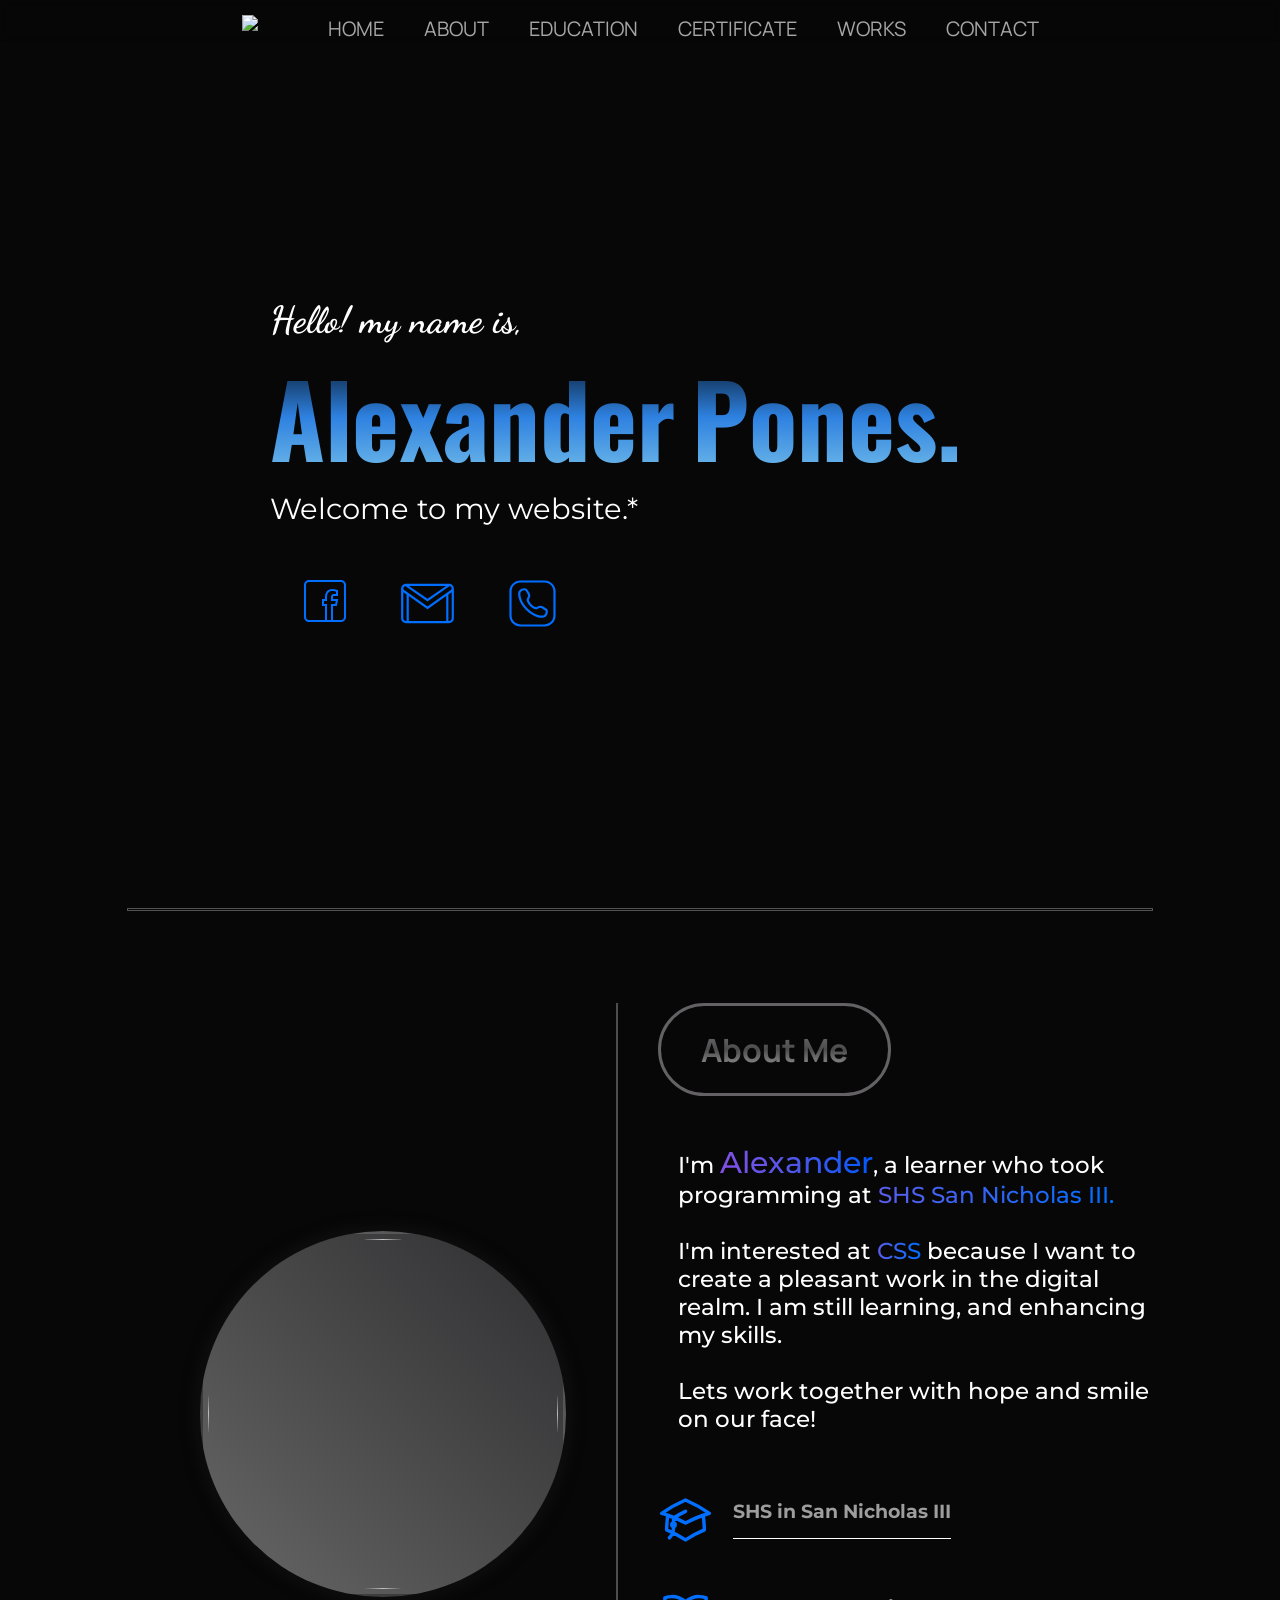
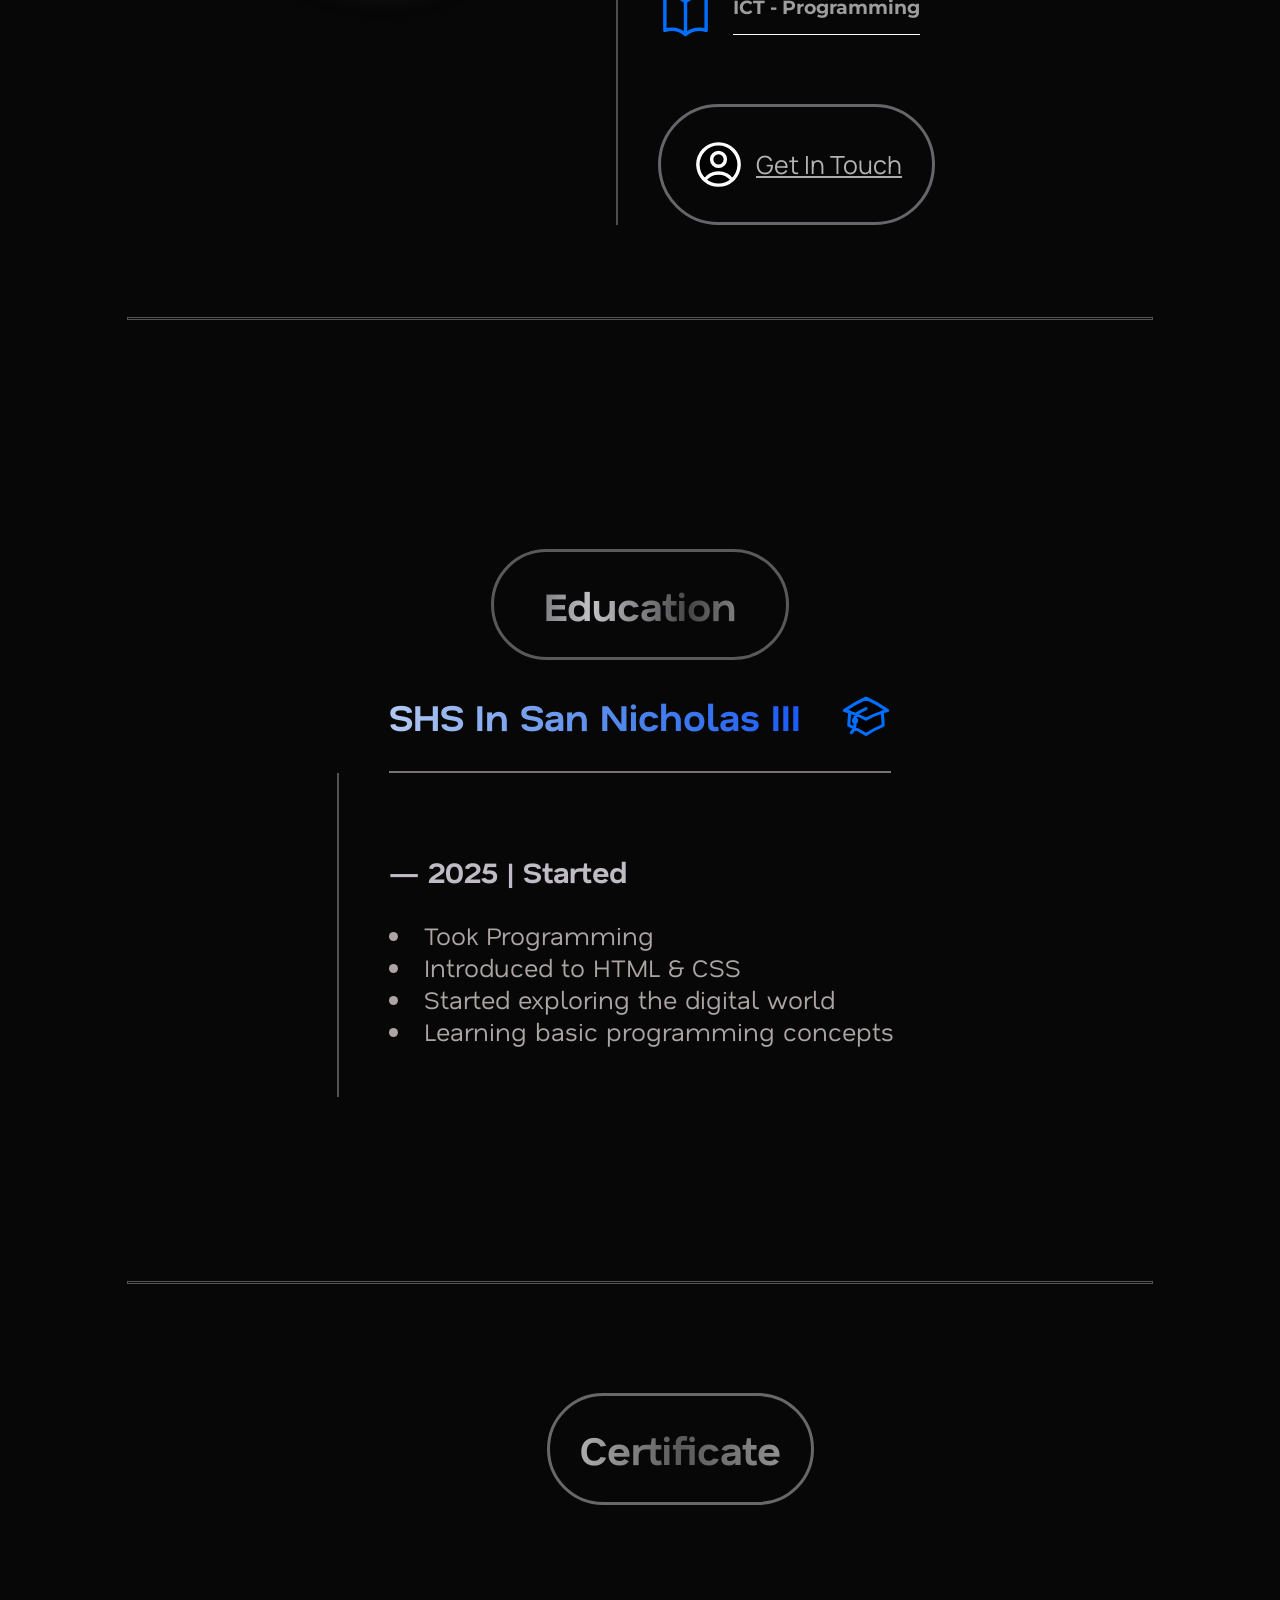
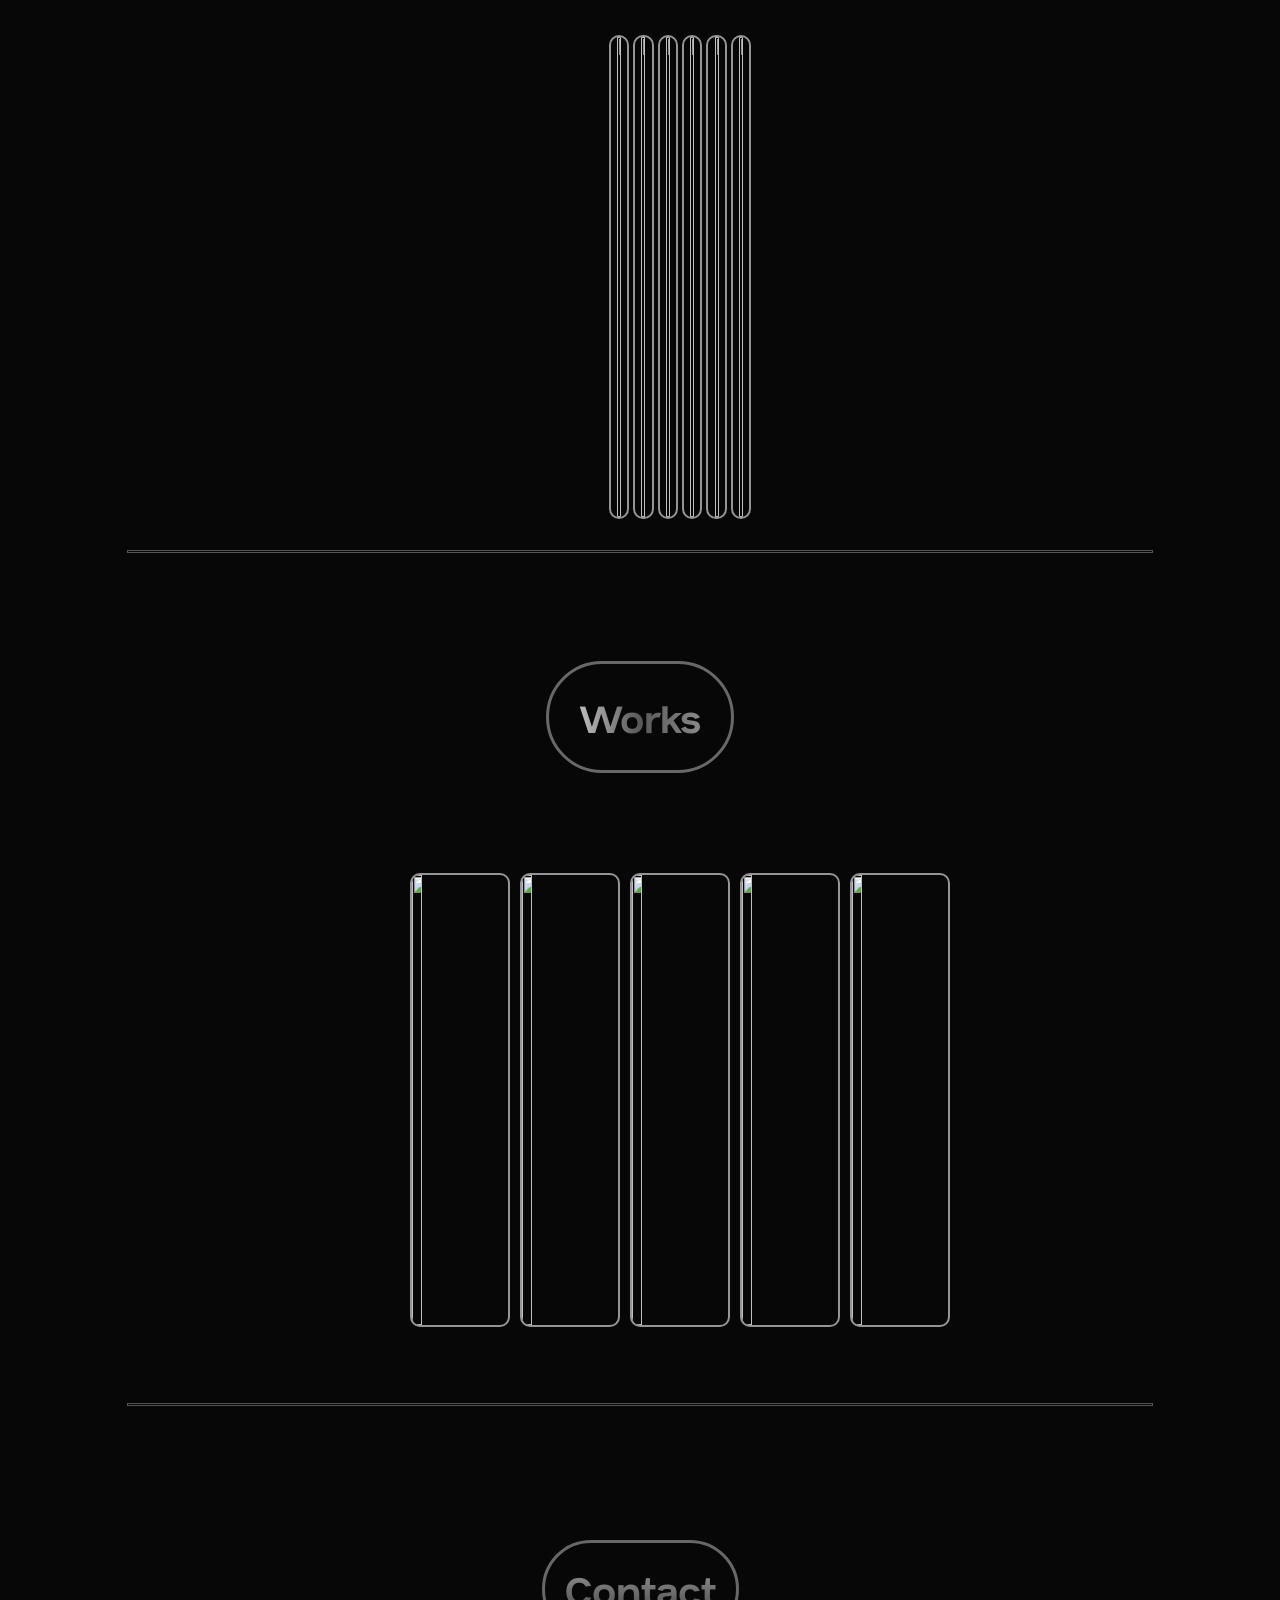
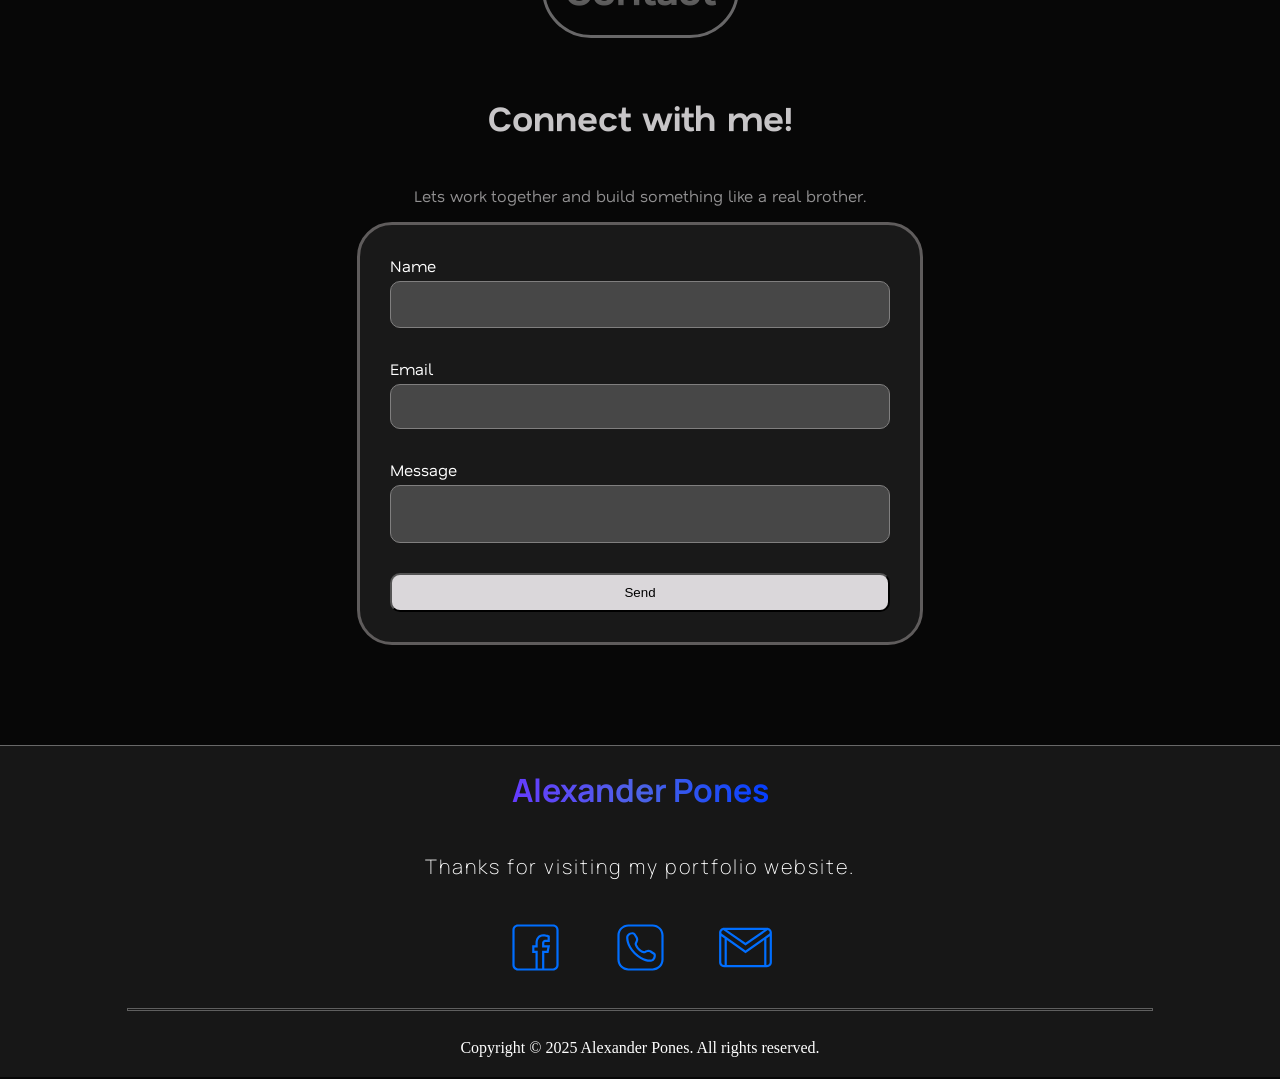
==== index.html @ 37050fb7 "Update and rename SCHOOL PORTFOLIO.html to index.html" ====
<!DOCTYPE html>
<html>
    <meta name="viewport" content="width=device-width, initial-scale=1.0">
<head>
    <title>Pones, Alexander - Portfolio</title>
    <link rel="preconnect" href="https://fonts.googleapis.com">
    <link rel="preconnect" href="https://fonts.gstatic.com" crossorigin>
    <link href="https://fonts.googleapis.com/css2?family=Manrope:wght@200..800&display=swap" rel="stylesheet">
    <link rel="preconnect" href="https://fonts.googleapis.com">
    <link rel="preconnect" href="https://fonts.gstatic.com" crossorigin>
    <link href="https://fonts.googleapis.com/css2?family=Oswald:wght@200..700&display=swap" rel="stylesheet">
    <link rel="preconnect" href="https://fonts.googleapis.com">
    <link rel="preconnect" href="https://fonts.gstatic.com" crossorigin>
    <link href="https://fonts.googleapis.com/css2?family=Montserrat:ital,wght@0,100..900;1,100..900&display=swap" rel="stylesheet">
    <link rel="preconnect" href="https://fonts.googleapis.com">
    <link rel="preconnect" href="https://fonts.gstatic.com" crossorigin>
    <link href="https://fonts.googleapis.com/css2?family=Edu+NSW+ACT+Cursive:wght@400..700&display=swap" rel="stylesheet">
    <link rel="preconnect" href="https://fonts.googleapis.com">
    <link rel="preconnect" href="https://fonts.gstatic.com" crossorigin>
    <link href="https://fonts.googleapis.com/css2?family=Dancing+Script:wght@400..700&display=swap" rel="stylesheet">
    <link rel="preconnect" href="https://fonts.googleapis.com">
    <link rel="preconnect" href="https://fonts.gstatic.com" crossorigin>
    <link href="https://fonts.googleapis.com/css2?family=Nata+Sans:wght@100..900&display=swap" rel="stylesheet">
    
    <style>
        body {
            margin: 0;
            background-color: #070707;
            display: flex;
            flex-direction: column;
        }
        .navb {
            font-size: 20px;
            justify-content: center;
            align-items: center;
            text-align: center;
            font-size: 20px;
            color: rgb(167, 167, 167);
            font-family: "Manrope", sans-serif;
            text-decoration: none;   
        }
        .navb:hover {
            text-decoration: none;
            color: rgb(248, 248, 248);
            text-shadow: 0 0 10px rgb(71, 71, 71), 0 0 20px rgb(114, 114, 114), 0 0 30px rgb(125, 122, 126), 0 0 40px rgb(149, 148, 150),  0 0 50px rgb(100, 7, 161);         
        }
        .navbar nav {
            display: flex;
            justify-content: center;
            gap: 40px;
        }
        .mememe {
            height: 50px;
            margin-right: 30px;
        }
        .navbar {
            background-color: rgba(0, 0, 0, 0.1);
            padding-top: 15px;
            position: fixed;
            width: 100%;
            backdrop-filter: blur(3px);
            transform: translateY(-100%);
            opacity: 0;
            animation: navnav 0.8s ease-out forwards;
            animation-delay: 1.3s;
        }
        @keyframes navnav {
            0% {
                transform: translateY(-100%);
                opacity: 0;
            }
            100% {
                transform: translateY(0);
                opacity: 1;
            }
        }
        .home {
            display: flex;
            flex-direction: column;
            justify-content: center;
            color: white;
            height: 100vh;  
                  
        }
        .hometext {
            font-size: 25px;
            font-family: "Dancing Script", cursive;
            display: flex;
            flex-direction: column;
            margin-left: 30vh;
        }
        .name {
            font-size: 65px;
            font-family: "Oswald", sans-serif;  
            margin-bottom: 0;
            display: inline-block;
            width: fit-content;
            

        }
        .myname {
            display: inline-block;
            transition: transform 0.3s ease;
            background: linear-gradient( 180deg, rgb(0, 0, 0), rgb(46, 129, 224), rgb(128, 201, 235));
            -webkit-background-clip: text;
            color: transparent;
            font-size: 100px;
            margin-bottom: 0;
            
        }
        .myname:hover {
            color: rgb(255, 255, 255);
            text-shadow: 0 0 10px rgb(56, 56, 56),0 0 20px rgb(122, 122, 122),0 0 30px rgb(255, 255, 255), 0 0 50px rgb(76, 74, 77);
            transform: scale(1.3);          
        }
        .hometext h1 , .hometext h3 {
            color: white;
            margin: 0;
            display: inline-block;
            width: fit-content;
        }
        .hometext h2:hover, .hometext h3:hover {
            color: white;
         
        }
        .abouttext {
            color: white;
            margin-right: 100px;
            font-family: "Montserrat", sans-serif;
            font-size: 23px;
            padding: 5px;
            padding-left: 20px;
            padding-right: 20px;
            
            margin-top: 20px;
            border-radius: 10px;
            
            transition: transform 0.3s ease;     
            font-weight: 250; 
            background-color: #070707;
            font-weight: 500;
                   
        }
        
        .about {
            display: flex;
            height: 110vh;
            justify-content: center;
            align-items: center;
            gap: 50px;          
        }
        
        .myimg img {
            border-radius: 50%;
            margin-left: 200px;
            width: 350px;
            height: 350px;
            transition: transform 0.3s ease;
            padding: 5px;
            background: linear-gradient(45deg, #686768, #4a4a4b, #2f2e30);
            border: 3px solid transparent;
            box-shadow: 0 0 20px rgba(39, 39, 39, 0.4);
        }
        .myimg img:hover {
            box-shadow: 0 0 20px rgba(255, 255, 255, 0.5), 0 0 30px rgb(199, 199, 199);
            transform: scale(1.1);
        }
        .aboutabout {
            border: 3px solid rgb(99, 97, 100);
            padding-left: 40px;
            padding-right: 40px;
            border-radius: 9999px;
            text-align: left;
            font-family: "Manrope", sans-serif;
            font-weight: 200;
            display: inline-block;
            transition: transform 0.3s ease;
            background: linear-gradient( 0deg, rgb(250, 248, 252), rgb(75, 75, 75), rgb(155, 150, 167));
            -webkit-background-clip: text;
            color: transparent;
            
        }
        .aboutabout:hover {
            color: #cfcbcb;
            border: 3px solid rgb(158, 157, 157);
            transform: scale(1.1);
            box-shadow: 0 0 10px rgb(145, 144, 145), 0 0 20px rgb(187, 186, 186), 0 0 30px rgb(233, 233, 233);
        }
        .abouticon {
            color: rgb(158, 157, 157);
            align-items: center;
            margin-top: 20px;
            font-family: "Montserrat", sans-serif;
            gap: 20px;  
            display: flex;
            width: fit-content;            
        }
        .abouticon h3 {
            border-bottom: 1px solid white;
            padding-bottom: 15px;
        }
        .Mabout {
            margin-bottom: 5vh;
                 
        }
        .buttonbutton {
            font-family: "Manrope", sans-serif;
            text-decoration: none;
            font-size: 25px;
            color: rgb(197, 190, 190);
            color: rgb(255, 255, 255);
            font-weight: 400;             
        }
        .wholebutton {
            border: 3px solid rgb(103, 101, 105);
            align-items: center;
            text-align: left;
            justify-content: center;
            margin-top: 50px;
            display: inline-flex;
            padding: 30px;
            gap: 10px;
            border-radius: 9999px;
            background-color: #070707;  
            text-decoration: underline;
            transition: transform 0.3s ease;
            color: rgb(172, 172, 172);
        }
        .wholebutton a {
            color: #b6b3b6;
        }
        .wholebutton:hover {
            transform: scale(1.1);
            color:      rgb(255, 254, 255);
            border: 3px solid rgb(163, 162, 163);
            background-color: #070707;
            box-shadow: 0 0 10px rgb(145, 144, 145), 0 0 20px rgb(187, 186, 186), 0 0 30px rgb(233, 233, 233);
                     
        }
        .buttonbutton:hover , .wholebutton svg:hover {
            color: rgb(255, 245, 255);
        }
        .hometext h1 {
            animation: bom 1s ease-out forwards;
            animation-delay: 0.5s ;
            opacity: 0;
        }
        .hometext h3 {
            animation: bom1 1.5s ease-in forwards;
            animation-delay: 1s;
            opacity: 0;
        }
        .hometext h2 {
            animation: bom 1s ease-out forwards;
            animation-delay: 0.1s ;
            opacity: 0;
            margin-bottom: 0;
        }
        @keyframes bom {
            0% {
                opacity: 0;
                transform: translateY(100px);
            
            }
            100% {
                opacity: 1;
                transform: translateY(0);
            }
        }
        @keyframes bom1 {
            0% {
                opacity: 0;
               
            }
            100% {
                opacity: 1;
              
            }
        }
        .hometext h3 {
            font-family: "Montserrat", sans-serif;
            font-weight: 400;
        }
        .aboutinfo {
            border-left: 2px solid rgb(78, 77, 78);
            padding-left: 40px;
        }
        .homebutton a svg{
            fill: #070707;
            animation: wawa 2s ease-out forwards;
            animation-delay: 1.5s;
            transition: transform 0.3s ease;
        }
        .homebutton a:hover svg{
            transform: scale(1.4);
        }
        @keyframes wawa{
            0%{
               fill: black;
            }
            100%{
                fill: rgb(0, 110, 255);
            }
        }
        
        .homeicon {
            display: flex;
            margin-left: 300px;
            margin-top: 50px;
            gap: 50px;
        }
        .educationtext {
            color: rgb(173, 164, 164);
            font-family: "Nata Sans", sans-serif;
            justify-content: center;
            align-items: center;
            text-align: left;
            border-left: 2px solid rgb(83, 83, 83);
            padding: 50px;
            font-size: 25px;
        }
        .educationtext h3 {
            color: #c0bbc4;
        }
        .educationsubhead  {
            display: flex;
            gap: 40px;
            font-family: "Nata Sans", sans-serif;
            font-size: 25px;
            align-items: center;
            justify-content: center;
            border-bottom: 2px solid rgb(121, 116, 116);
            background: linear-gradient(90deg, rgb(177, 200, 241), rgb(74, 130, 235),rgb(1, 69, 255));
            -webkit-background-clip: text;
            color: transparent;
            
        }
        .educationeducation {
            color: transparent;
            justify-content: center;
            align-items: center;
            text-align: center;
            font-size:  20px;
            border: 3px solid rgb(89, 89, 90);
            display: inline-block;
            padding-left: 50px;
            font-family: "Nata Sans", sans-serif;
            padding-right: 50px;
            border-radius: 9999px;
            background: linear-gradient( 90deg, rgb(57, 57, 58), rgb(195, 194, 199), rgb(69, 69, 70), rgb(184, 184, 185));
            -webkit-background-clip: text;
            transition: transform 0.5s ease;
        }
        .educationeducation:hover {
            transform: scale(1.1);
            box-shadow: 0 0 10px rgb(92, 92, 92), 0 0 20px rgb(156, 156, 156), 0 0 30px rgb(219, 218, 219);
            border: 3px solid rgb(87, 84, 87);
            color: rgb(196, 196, 196);
        }
        .education {
            height: 100vh;
            justify-content: center;
            align-items: center;
            display: flex;
            flex-direction: column;
            
        }
        footer {
            background-color: #47474741;
            color: white;
            padding: 20px;
            text-align: center;
        }
        .certificate {
            margin: 15em 0 10em 200px;
            height: 450px;
            display: flex;
            width: 75%;
            flex-direction: column;
            justify-content: center;
            gap: 10px;
            align-items: center;
            text-align: center;
            
        }
        .certificate img {
            width: 10%;
            height: 30em;
            object-fit: cover;
            border-radius: 10px;
            border: 2px solid rgb(149, 148, 150);
            transition: all ease-in-out 0.5s;
        }
        .certificate img:hover {
            width: 45%;
        }
        .cerhead {
            background: linear-gradient( 90deg,rgb(201, 200, 200),rgb(88, 88, 88),rgb(161, 161, 161));
            -webkit-background-clip: text;
            color: transparent;
            border: 3px solid rgb(105, 104, 104);
            padding-left: 30px;
            padding-right: 30px;
            border-radius: 9999px;
            width: max-content;  
            text-align: center;
            display: inline-block;
            margin-bottom: 6em;
            font-family: "Nata Sans", sans-serif;
            font-size: 20px;
            
            transition: transform ease 0.5s;
        }
        .workhead {
            background: linear-gradient( 90deg,rgb(243, 237, 237),rgb(88, 88, 88),rgb(161, 161, 161));
            -webkit-background-clip: text;
            color: transparent;
            border: 3px solid rgb(105, 104, 104);
            padding-left: 30px;
            padding-right: 30px;
            border-radius: 9999px;
            display: block;
            width: max-content;  
            text-align: center;
            margin: auto;
            margin-top: 100px;
            font-family: "Nata Sans", sans-serif;
            font-size: 20px;
            transition: transform ease 0.5s;
        }
        .works {
            margin: 100px 0 0 200px;
            height: 450px;
            display: flex;
            width: 75%;
            justify-content: center;
            gap: 10px;
        }
        .works img {
             width: 10%;
            height: 100%;
            object-fit: cover;
            border-radius: 10px;
            border: 2px solid rgb(149, 148, 150);
            transition: all ease-in-out 0.5s;
        }
        .works img:hover {
            width: 80%;
        }
        .workhead:hover {
            transform: scale(1.2);
            box-shadow: 0 0 10px #2f2e30, 0 0 15px #686768,0 0 20px#c0bbc4,0 0 25px#cfcbcb;
        }
        .cerhead:hover {
            transform: scale(1.2);
            box-shadow: 0 0 10px #2f2e30, 0 0 15px #686768,0 0 20px#c0bbc4,0 0 25px#cfcbcb;
        }
        .Mcert {
            height: 100vh;
            
        }
        .contact {
            display: flex;
            flex-direction: column;
            align-items: center;
            font-family: "Nata Sans", sans-serif;
            text-align: center;
            margin-top: 100px;
        }
        .contact h2 , .contact p , .contact h1 {
            font-family: "Nata Sans", sans-serif;
        
        }
        .contact h2 {
            font-size: 35px;
            color: #c7c5c7;
        }
        .contact p {
            color: #929192;
        }
        .contact h1 {
            border: 3px solid #686768;
            border-radius: 9999px;
            padding: 20px;
            font-size: 40px;
            background: linear-gradient(180deg, rgb(187, 186, 186), rgb(41, 41, 41));
            -webkit-background-clip: text;
            color: transparent;
            transition: transform ease 0.5s;
        }
        .contact h1:hover {
            transform: scale(1.2);
            box-shadow: 0 0 10px #c0bbc4, 0 0 20px #686768, 0 0 30px #474747;
        }

        .contact form {
            display: flex;
            flex-direction: column;
            border: 3px solid rgb(95, 92, 92);
            padding: 30px;
            width: 500px;
            font-family: "Nata Sans", sans-serif;
            gap: 30px;
            border-radius: 35px;
            background-color: rgba(54, 54, 54, 0.4);
            
        }
        .contact label {
            display: flex;
            flex-direction: column;
            text-align: left;
            color: white;
            
        }
        .nam {
            height: 35px;
           
        }
        textarea , input {
            border: 1px solid rgb(128, 127, 127);
            padding: 5px;
            font-size: 20px;
            background-color: #474747;
            color: white;
            resize: none;
            border-radius: 10px;
            
        }
        button {
            padding: 10px;
            background-color: #dad7da;
            color: #000000;
            border-radius: 10px;
        }
        input {
            padding: 10px;
        }
        label {
            gap: 5px;
        }
        html {
            scroll-behavior: smooth;
        }
        .contactbutton a svg {
            fill: rgb(0, 110, 255);
            margin-top: 0px;
            transition: transform ease 0.3s;
            
        }
        .contactbutton {
            display:flex;
            justify-content: center;
            gap: 50px;
            margin: 10px 0 10px 0;
        }
        .contactbutton a svg:hover {
            transform: scale(1.3);
        }
        .color1 {
            font-size: 30px;
            background: linear-gradient( 90deg, rgb(132, 80, 230), rgb(76, 87, 231), rgb(0, 89, 255));
            -webkit-background-clip: text;
            color: transparent;
        }
        .color2 {
            background: linear-gradient(90deg, rgb(91, 93, 236), rgb(0, 110, 255));
            -webkit-background-clip: text;
            color: transparent;
        }
        .foot1 {
            margin-top: 100px;
            color: white;
            display: flex;
            flex-direction: column;
            justify-content: center;
            align-items: center;
            font-family: "Manrope", sans-serif;
            background-color: #47474741;
            border-top: 1px solid rgb(104, 104, 104);
        }
        .foot1 p {
            font-size: 20px;
            letter-spacing: 2px;
            font-weight: 100;
        }
        .foot1 h1 {
            background: linear-gradient(90deg, rgb(101, 59, 255),rgb(76, 99, 230), rgb(4, 62, 255));
            -webkit-background-clip: text;
            color: transparent;
            
        }
        .line {
            width: 80%;
            height: 1px;
            border: 1px solid rgba(255, 255, 255, 0.308);
            
        }
        
       
</style>


       
    </style>

</head>
<body>
    

    <div class="navbar">
        <nav>
            <a href="REAL ONE.html"><img src="https://i.imgur.com/QCJpWPj.png" class="mememe"></a>
            <a href="#Home" class="navb">HOME</a>
            <a href="#About" class="navb">ABOUT</a>
            <a href="#Education" class="navb">EDUCATION</a>
            <a href="#Certificate" class="navb">CERTIFICATE</a>
            <a href="#Works" class="navb">WORKS</a>
            <a href="#Contact" class="navb">CONTACT</a>
        </nav>
    </div>


    <div class="home" id="Home">
        <div class="hometext">
            <h2><span class="hello">Hello!</span> my name is,</h2>
            <h1 class="name"><span class="myname">A</span><span class="myname">l</span><span class="myname">e</span><span class="myname">x</span><span class="myname">a</span><span class="myname">n</span><span class="myname">d</span><span class="myname">e</span><span class="myname">r</span> <span class="myname">P</span><span class="myname">o</span><span class="myname">n</span><span class="myname">e</span><span class="myname">s</span><span class="myname">.</span></h1>
            <h3>Welcome to my website.*</h3>
        </div>
        <div class="homeicon">
        <div class="homebutton">
            <a href="https://www.facebook.com/pones.alexander" target="_blank"><svg xmlns="http://www.w3.org/2000/svg" x="0px" y="0px" width="50" height="50" viewBox="0 0 50 50" >
            <path d="M 9 4 C 6.2504839 4 4 6.2504839 4 9 L 4 41 C 4 43.749516 6.2504839 46 9 46 L 25.832031 46 A 1.0001 1.0001 0 0 0 26.158203 46 L 31.832031 46 A 1.0001 1.0001 0 0 0 32.158203 46 L 41 46 C 43.749516 46 46 43.749516 46 41 L 46 9 C 46 6.2504839 43.749516 4 41 4 L 9 4 z M 9 6 L 41 6 C 42.668484 6 44 7.3315161 44 9 L 44 41 C 44 42.668484 42.668484 44 41 44 L 33 44 L 33 30 L 36.820312 30 L 38.220703 23 L 33 23 L 33 21 C 33 20.442508 33.05305 20.398929 33.240234 20.277344 C 33.427419 20.155758 34.005822 20 35 20 L 38 20 L 38 14.369141 L 37.429688 14.097656 C 37.429688 14.097656 35.132647 13 32 13 C 29.75 13 27.901588 13.896453 26.71875 15.375 C 25.535912 16.853547 25 18.833333 25 21 L 25 23 L 22 23 L 22 30 L 25 30 L 25 44 L 9 44 C 7.3315161 44 6 42.668484 6 41 L 6 9 C 6 7.3315161 7.3315161 6 9 6 z M 32 15 C 34.079062 15 35.38736 15.458455 36 15.701172 L 36 18 L 35 18 C 33.849178 18 32.926956 18.0952 32.150391 18.599609 C 31.373826 19.104024 31 20.061492 31 21 L 31 25 L 35.779297 25 L 35.179688 28 L 31 28 L 31 44 L 27 44 L 27 28 L 24 28 L 24 25 L 27 25 L 27 21 C 27 19.166667 27.464088 17.646453 28.28125 16.625 C 29.098412 15.603547 30.25 15 32 15 z"></path>
            </svg></a>
        </div>

        <div class="homebutton">
            <a href="mailto:alexanderpones00@gmail.com"><svg xmlns="http://www.w3.org/2000/svg" x="0px" y="0px" width="55" height="55" viewBox="0 0 50 50">
            <path d="M 5.5 7 C 3.03125 7 1.011719 9.015625 1 11.484375 C 1 11.484375 1 11.488281 1 11.492188 C 1 11.496094 1 11.496094 1 11.5 L 1 38.5 C 1 40.972656 3.027344 43 5.5 43 L 44.5 43 C 46.972656 43 49 40.972656 49 38.5 L 49 11.5 C 49 11.496094 49 11.496094 49 11.492188 C 49 11.488281 49 11.484375 49 11.484375 C 48.988281 9.015625 46.96875 7 44.5 7 Z M 8.101563 9 L 41.902344 9 L 25 20.78125 Z M 4.773438 9.117188 L 25 23.21875 L 45.230469 9.117188 C 46.253906 9.425781 46.992188 10.355469 47 11.488281 C 46.996094 11.699219 46.78125 12.121094 46.46875 12.460938 C 46.152344 12.804688 45.84375 13.019531 45.84375 13.019531 L 45.839844 13.027344 L 25 27.777344 L 4.160156 13.027344 L 4.15625 13.019531 C 4.15625 13.019531 3.847656 12.804688 3.53125 12.460938 C 3.21875 12.121094 3.003906 11.699219 3 11.488281 C 3.007813 10.355469 3.746094 9.425781 4.773438 9.117188 Z M 3 14.652344 C 3 14.652344 3.007813 14.660156 3.007813 14.660156 L 3.015625 14.664063 L 3.015625 14.667969 L 6 16.777344 L 6 41 L 5.5 41 C 4.109375 41 3 39.890625 3 38.5 Z M 47 14.652344 L 47 38.5 C 47 39.890625 45.890625 41 44.5 41 L 44 41 L 44 16.777344 L 46.984375 14.667969 L 46.984375 14.664063 C 46.984375 14.664063 47 14.652344 47 14.652344 Z M 8 18.191406 L 25 30.222656 L 42 18.191406 L 42 41 L 8 41 Z"></path>
            </svg></a>
        </div>

        <div class="homebutton">
            <a href="tel:+639920586520"><svg xmlns="http://www.w3.org/2000/svg" x="0px" y="0px" width="55" height="55" viewBox="0 0 50 50">
            <path d="M 14 3.9902344 C 8.4886661 3.9902344 4 8.4789008 4 13.990234 L 4 35.990234 C 4 41.501568 8.4886661 45.990234 14 45.990234 L 36 45.990234 C 41.511334 45.990234 46 41.501568 46 35.990234 L 46 13.990234 C 46 8.4789008 41.511334 3.9902344 36 3.9902344 L 14 3.9902344 z M 14 5.9902344 L 36 5.9902344 C 40.430666 5.9902344 44 9.5595687 44 13.990234 L 44 35.990234 C 44 40.4209 40.430666 43.990234 36 43.990234 L 14 43.990234 C 9.5693339 43.990234 6 40.4209 6 35.990234 L 6 13.990234 C 6 9.5595687 9.5693339 5.9902344 14 5.9902344 z M 18.048828 11.035156 C 16.003504 10.946776 14.45113 11.723922 13.474609 12.658203 C 12.986349 13.125343 12.633832 13.625179 12.392578 14.091797 C 12.151324 14.558415 11.998047 14.943108 11.998047 15.443359 C 11.998047 15.398799 11.987059 15.632684 11.980469 15.904297 C 11.973869 16.17591 11.97507 16.542045 12 16.984375 C 12.04996 17.869036 12.199897 19.065677 12.597656 20.484375 C 13.393174 23.321771 15.184446 27.043821 19.070312 30.929688 C 22.95618 34.815554 26.678014 36.606575 29.515625 37.402344 C 30.93443 37.800228 32.130881 37.949937 33.015625 38 C 33.457997 38.02503 33.822105 38.026091 34.09375 38.019531 C 34.365395 38.012931 34.601049 38.001953 34.556641 38.001953 C 35.056892 38.001953 35.441585 37.848676 35.908203 37.607422 C 36.374821 37.366168 36.874657 37.013651 37.341797 36.525391 C 38.276078 35.54887 39.053222 33.996496 38.964844 31.951172 C 38.922907 30.975693 38.381316 30.111858 37.582031 29.599609 C 36.96435 29.203814 36.005458 28.589415 34.753906 27.789062 C 33.301811 26.861299 31.44451 26.795029 29.929688 27.625 L 30.015625 27.582031 L 28.837891 28.087891 L 28.751953 28.148438 C 28.465693 28.349428 28.111154 28.386664 27.789062 28.251953 C 26.886813 27.874649 25.480985 27.133329 24.173828 25.826172 C 22.866671 24.519015 22.125351 23.113186 21.748047 22.210938 C 21.613336 21.888845 21.650568 21.534307 21.851562 21.248047 L 21.912109 21.162109 L 22.417969 19.984375 L 22.375 20.070312 C 23.204764 18.555868 23.140248 16.698619 22.210938 15.246094 C 21.410584 13.994542 20.796186 13.03565 20.400391 12.417969 C 19.888142 11.618684 19.02431 11.077096 18.048828 11.035156 z M 17.962891 13.033203 C 18.243409 13.045263 18.533045 13.209378 18.716797 13.496094 C 19.113001 14.114413 19.727696 15.07377 20.527344 16.324219 C 21.058033 17.153694 21.09533 18.243821 20.621094 19.109375 L 20.597656 19.152344 L 20.115234 20.279297 L 20.214844 20.097656 C 19.623835 20.939396 19.505055 22.032514 19.902344 22.982422 C 20.35304 24.060173 21.214923 25.695392 22.759766 27.240234 C 24.304608 28.785077 25.939827 29.64696 27.017578 30.097656 C 27.967486 30.494945 29.060604 30.376165 29.902344 29.785156 L 29.720703 29.884766 L 30.847656 29.402344 L 30.890625 29.378906 C 31.755801 28.904877 32.845877 28.944375 33.675781 29.474609 L 33.675781 29.472656 C 34.92623 30.272304 35.885587 30.886999 36.503906 31.283203 C 36.790622 31.466955 36.954736 31.756591 36.966797 32.037109 C 37.032417 33.555785 36.504954 34.506599 35.896484 35.142578 C 35.59225 35.460568 35.262335 35.691348 34.990234 35.832031 C 34.718133 35.972715 34.457889 36.001953 34.556641 36.001953 C 34.373232 36.001953 34.276633 36.013981 34.046875 36.019531 C 33.817117 36.025131 33.509144 36.025436 33.128906 36.003906 C 32.368431 35.960876 31.318757 35.831053 30.054688 35.476562 C 27.526547 34.767581 24.137509 33.168759 20.484375 29.515625 C 16.831241 25.862491 15.232169 22.473167 14.523438 19.945312 C 14.169071 18.681386 14.039037 17.631464 13.996094 16.871094 C 13.974624 16.490908 13.974899 16.18286 13.980469 15.953125 C 13.986069 15.72339 13.998047 15.626918 13.998047 15.443359 C 13.998047 15.542109 14.027287 15.281867 14.167969 15.009766 C 14.308652 14.737665 14.539432 14.40775 14.857422 14.103516 C 15.493401 13.495046 16.444215 12.967581 17.962891 13.033203 z"></path>
            </svg></a>
        </div>


        </div>
    </div>
    
<hr class="line">
<div class="Mabout">
 <div class="about" id="About">
        <div class="myimg">
            <img src="https://i.imgur.com/LeSVRcC.jpeg">
        </div>
        <div class="aboutinfo">

            <div class="aboutabout">
                <h1>About Me</h1>
            </div>

            <div class="abouttext">
                <p>I'm <span class="color1">Alexander</span>, a learner who took programming at <span class="color2">SHS San Nicholas III.</span> <BR><BR> I'm interested at <span class="color2">CSS</span> because I want to create a pleasant work in the digital realm. I am still learning, and enhancing my skills.<br><br>Lets work together with hope and smile on our face!</p>
            </div>

            <div class="abouticon">
                <svg xmlns="http://www.w3.org/2000/svg" fill="none" viewBox="0 0 24 24" stroke-width="1.5" stroke="rgb(0, 110, 255)" class="size-6" width="55" height="55">
                <path stroke-linecap="round" stroke-linejoin="round" d="M4.26 10.147a60.438 60.438 0 0 0-.491 6.347A48.62 48.62 0 0 1 12 20.904a48.62 48.62 0 0 1 8.232-4.41 60.46 60.46 0 0 0-.491-6.347m-15.482 0a50.636 50.636 0 0 0-2.658-.813A59.906 59.906 0 0 1 12 3.493a59.903 59.903 0 0 1 10.399 5.84c-.896.248-1.783.52-2.658.814m-15.482 0A50.717 50.717 0 0 1 12 13.489a50.702 50.702 0 0 1 7.74-3.342M6.75 15a.75.75 0 1 0 0-1.5.75.75 0 0 0 0 1.5Zm0 0v-3.675A55.378 55.378 0 0 1 12 8.443m-7.007 11.55A5.981 5.981 0 0 0 6.75 15.75v-1.5" />
                </svg><h3>SHS in San Nicholas III</h3>
            </div>

            <div class="abouticon">
                <svg xmlns="http://www.w3.org/2000/svg" fill="none" viewBox="0 0 24 24" stroke-width="1.5" stroke="rgb(0, 110, 255)" class="size-6" width="55" height="55">
                <path stroke-linecap="round" stroke-linejoin="round" d="M12 6.042A8.967 8.967 0 0 0 6 3.75c-1.052 0-2.062.18-3 .512v14.25A8.987 8.987 0 0 1 6 18c2.305 0 4.408.867 6 2.292m0-14.25a8.966 8.966 0 0 1 6-2.292c1.052 0 2.062.18 3 .512v14.25A8.987 8.987 0 0 0 18 18a8.967 8.967 0 0 0-6 2.292m0-14.25v14.25" />
                </svg><h3>ICT - Programming</h3>
            </div>
             
            <div class="wholebutton">
                <svg xmlns="http://www.w3.org/2000/svg" fill="black" viewBox="0 0 24 24" stroke-width="1.5" stroke="white" class="size-6" width="55" height="55">
                <path stroke-linecap="round" stroke-linejoin="round" d="M17.982 18.725A7.488 7.488 0 0 0 12 15.75a7.488 7.488 0 0 0-5.982 2.975m11.963 0a9 9 0 1 0-11.963 0m11.963 0A8.966 8.966 0 0 1 12 21a8.966 8.966 0 0 1-5.982-2.275M15 9.75a3 3 0 1 1-6 0 3 3 0 0 1 6 0Z" />
                </svg><a href="#Contact" class="buttonbutton">Get In Touch</a>
            </div>
        </div>
 </div>
 <hr class="line">
</div>

    <div class="education" id="Education">
        <div class="educationeducation">
            <h1>Education</h1>
        </div>

        <div class="educationsubhead">
            <h2>SHS In San Nicholas III</h2><svg xmlns="http://www.w3.org/2000/svg" fill="black" viewBox="0 0 24 24" stroke-width="1.5" stroke="rgb(0, 110, 255)" class="size-6" width="50" height="50">
            <path stroke-linecap="round" stroke-linejoin="round" d="M4.26 10.147a60.438 60.438 0 0 0-.491 6.347A48.62 48.62 0 0 1 12 20.904a48.62 48.62 0 0 1 8.232-4.41 60.46 60.46 0 0 0-.491-6.347m-15.482 0a50.636 50.636 0 0 0-2.658-.813A59.906 59.906 0 0 1 12 3.493a59.903 59.903 0 0 1 10.399 5.84c-.896.248-1.783.52-2.658.814m-15.482 0A50.717 50.717 0 0 1 12 13.489a50.702 50.702 0 0 1 7.74-3.342M6.75 15a.75.75 0 1 0 0-1.5.75.75 0 0 0 0 1.5Zm0 0v-3.675A55.378 55.378 0 0 1 12 8.443m-7.007 11.55A5.981 5.981 0 0 0 6.75 15.75v-1.5" />
            </svg>
        </div>

        <div class="educationtext">
            <h3> — 2025 | Started</h3>
            <li>Took Programming</li>
            <li>Introduced to HTML & CSS</li>
            <li>Started exploring the digital world</li>
            <li>Learning basic programming concepts</li>
        </div>
    </div>
    <hr class="line">

    
    <div class="certificate" id="Certificate">
    <div class="cerhead">
        <h1>Certificate</h1>
    </div>
    <div class="pic">
        <img src="https://i.imgur.com/s2sttwT.jpeg">
        <img src="https://i.imgur.com/V9UkanE.jpeg">
        <img src="https://i.imgur.com/vOakKH0.png">
        <img src="https://i.imgur.com/uJck04j.png">
        <img src="https://i.imgur.com/n06hoJr.png">
        <img src="https://i.imgur.com/5n394as.jpeg">
    </div>
    </div>
    <hr class="line">
    <div class="workhead">
        <h1>Works</h1>
    </div>
    
    <div class="works" id="Works">
        <img src="https://i.imgur.com/TjIdZaM.png">
        <img src="https://i.imgur.com/ZgGbWl2.jpeg">
        <img src="https://i.imgur.com/jAkOGnF.jpeg">
        <img src="https://i.imgur.com/ok9Lhbm.jpeg">
        <img src="https://i.imgur.com/hoSOYbu.jpeg">
    </div><br><br><br><br>
    <hr class="line">

    <div class="contact" id="Contact">
        <h1>Contact</h1>
        <h2>Connect with me!</h2>
        <p>Lets work together and build something like a real brother.</p>
        <form action="https://formspree.io/f/xzzvlqqr" method="POST">
            <label>Name<textarea name="name" class="nam" required></textarea></label>
            <label>Email<input type="email" name="email" class="ema" required></label>
            <label>Message<textarea name="message" class="mes" required></textarea></label>
            <button type="submit">Send</button>
        </form>
    </div>
        <div class="foot1">
            <h1>Alexander Pones</h1>
            <p>Thanks for visiting my portfolio website.</p>
        <div class="contactbutton">
        <div class="contactbutton">
            <a href="https://www.facebook.com/pones.alexander" target="_blank"><svg xmlns="http://www.w3.org/2000/svg" x="0px" y="0px" width="55" height="55" viewBox="0 0 50 50" >
            <path d="M 9 4 C 6.2504839 4 4 6.2504839 4 9 L 4 41 C 4 43.749516 6.2504839 46 9 46 L 25.832031 46 A 1.0001 1.0001 0 0 0 26.158203 46 L 31.832031 46 A 1.0001 1.0001 0 0 0 32.158203 46 L 41 46 C 43.749516 46 46 43.749516 46 41 L 46 9 C 46 6.2504839 43.749516 4 41 4 L 9 4 z M 9 6 L 41 6 C 42.668484 6 44 7.3315161 44 9 L 44 41 C 44 42.668484 42.668484 44 41 44 L 33 44 L 33 30 L 36.820312 30 L 38.220703 23 L 33 23 L 33 21 C 33 20.442508 33.05305 20.398929 33.240234 20.277344 C 33.427419 20.155758 34.005822 20 35 20 L 38 20 L 38 14.369141 L 37.429688 14.097656 C 37.429688 14.097656 35.132647 13 32 13 C 29.75 13 27.901588 13.896453 26.71875 15.375 C 25.535912 16.853547 25 18.833333 25 21 L 25 23 L 22 23 L 22 30 L 25 30 L 25 44 L 9 44 C 7.3315161 44 6 42.668484 6 41 L 6 9 C 6 7.3315161 7.3315161 6 9 6 z M 32 15 C 34.079062 15 35.38736 15.458455 36 15.701172 L 36 18 L 35 18 C 33.849178 18 32.926956 18.0952 32.150391 18.599609 C 31.373826 19.104024 31 20.061492 31 21 L 31 25 L 35.779297 25 L 35.179688 28 L 31 28 L 31 44 L 27 44 L 27 28 L 24 28 L 24 25 L 27 25 L 27 21 C 27 19.166667 27.464088 17.646453 28.28125 16.625 C 29.098412 15.603547 30.25 15 32 15 z"></path>
            </svg></a>
        </div>

        <div class="contactbutton">
            <a href="tel:+639920586520"><svg xmlns="http://www.w3.org/2000/svg" x="0px" y="0px" width="55" height="55" viewBox="0 0 50 50">
            <path d="M 14 3.9902344 C 8.4886661 3.9902344 4 8.4789008 4 13.990234 L 4 35.990234 C 4 41.501568 8.4886661 45.990234 14 45.990234 L 36 45.990234 C 41.511334 45.990234 46 41.501568 46 35.990234 L 46 13.990234 C 46 8.4789008 41.511334 3.9902344 36 3.9902344 L 14 3.9902344 z M 14 5.9902344 L 36 5.9902344 C 40.430666 5.9902344 44 9.5595687 44 13.990234 L 44 35.990234 C 44 40.4209 40.430666 43.990234 36 43.990234 L 14 43.990234 C 9.5693339 43.990234 6 40.4209 6 35.990234 L 6 13.990234 C 6 9.5595687 9.5693339 5.9902344 14 5.9902344 z M 18.048828 11.035156 C 16.003504 10.946776 14.45113 11.723922 13.474609 12.658203 C 12.986349 13.125343 12.633832 13.625179 12.392578 14.091797 C 12.151324 14.558415 11.998047 14.943108 11.998047 15.443359 C 11.998047 15.398799 11.987059 15.632684 11.980469 15.904297 C 11.973869 16.17591 11.97507 16.542045 12 16.984375 C 12.04996 17.869036 12.199897 19.065677 12.597656 20.484375 C 13.393174 23.321771 15.184446 27.043821 19.070312 30.929688 C 22.95618 34.815554 26.678014 36.606575 29.515625 37.402344 C 30.93443 37.800228 32.130881 37.949937 33.015625 38 C 33.457997 38.02503 33.822105 38.026091 34.09375 38.019531 C 34.365395 38.012931 34.601049 38.001953 34.556641 38.001953 C 35.056892 38.001953 35.441585 37.848676 35.908203 37.607422 C 36.374821 37.366168 36.874657 37.013651 37.341797 36.525391 C 38.276078 35.54887 39.053222 33.996496 38.964844 31.951172 C 38.922907 30.975693 38.381316 30.111858 37.582031 29.599609 C 36.96435 29.203814 36.005458 28.589415 34.753906 27.789062 C 33.301811 26.861299 31.44451 26.795029 29.929688 27.625 L 30.015625 27.582031 L 28.837891 28.087891 L 28.751953 28.148438 C 28.465693 28.349428 28.111154 28.386664 27.789062 28.251953 C 26.886813 27.874649 25.480985 27.133329 24.173828 25.826172 C 22.866671 24.519015 22.125351 23.113186 21.748047 22.210938 C 21.613336 21.888845 21.650568 21.534307 21.851562 21.248047 L 21.912109 21.162109 L 22.417969 19.984375 L 22.375 20.070312 C 23.204764 18.555868 23.140248 16.698619 22.210938 15.246094 C 21.410584 13.994542 20.796186 13.03565 20.400391 12.417969 C 19.888142 11.618684 19.02431 11.077096 18.048828 11.035156 z M 17.962891 13.033203 C 18.243409 13.045263 18.533045 13.209378 18.716797 13.496094 C 19.113001 14.114413 19.727696 15.07377 20.527344 16.324219 C 21.058033 17.153694 21.09533 18.243821 20.621094 19.109375 L 20.597656 19.152344 L 20.115234 20.279297 L 20.214844 20.097656 C 19.623835 20.939396 19.505055 22.032514 19.902344 22.982422 C 20.35304 24.060173 21.214923 25.695392 22.759766 27.240234 C 24.304608 28.785077 25.939827 29.64696 27.017578 30.097656 C 27.967486 30.494945 29.060604 30.376165 29.902344 29.785156 L 29.720703 29.884766 L 30.847656 29.402344 L 30.890625 29.378906 C 31.755801 28.904877 32.845877 28.944375 33.675781 29.474609 L 33.675781 29.472656 C 34.92623 30.272304 35.885587 30.886999 36.503906 31.283203 C 36.790622 31.466955 36.954736 31.756591 36.966797 32.037109 C 37.032417 33.555785 36.504954 34.506599 35.896484 35.142578 C 35.59225 35.460568 35.262335 35.691348 34.990234 35.832031 C 34.718133 35.972715 34.457889 36.001953 34.556641 36.001953 C 34.373232 36.001953 34.276633 36.013981 34.046875 36.019531 C 33.817117 36.025131 33.509144 36.025436 33.128906 36.003906 C 32.368431 35.960876 31.318757 35.831053 30.054688 35.476562 C 27.526547 34.767581 24.137509 33.168759 20.484375 29.515625 C 16.831241 25.862491 15.232169 22.473167 14.523438 19.945312 C 14.169071 18.681386 14.039037 17.631464 13.996094 16.871094 C 13.974624 16.490908 13.974899 16.18286 13.980469 15.953125 C 13.986069 15.72339 13.998047 15.626918 13.998047 15.443359 C 13.998047 15.542109 14.027287 15.281867 14.167969 15.009766 C 14.308652 14.737665 14.539432 14.40775 14.857422 14.103516 C 15.493401 13.495046 16.444215 12.967581 17.962891 13.033203 z"></path>
            </svg></a>
        </div>

        <div class="contactbutton">
            <a href="mailto:alexanderpones00@gmail.com"><svg xmlns="http://www.w3.org/2000/svg" x="0px" y="0px" width="55" height="55" viewBox="0 0 50 50">
            <path d="M 5.5 7 C 3.03125 7 1.011719 9.015625 1 11.484375 C 1 11.484375 1 11.488281 1 11.492188 C 1 11.496094 1 11.496094 1 11.5 L 1 38.5 C 1 40.972656 3.027344 43 5.5 43 L 44.5 43 C 46.972656 43 49 40.972656 49 38.5 L 49 11.5 C 49 11.496094 49 11.496094 49 11.492188 C 49 11.488281 49 11.484375 49 11.484375 C 48.988281 9.015625 46.96875 7 44.5 7 Z M 8.101563 9 L 41.902344 9 L 25 20.78125 Z M 4.773438 9.117188 L 25 23.21875 L 45.230469 9.117188 C 46.253906 9.425781 46.992188 10.355469 47 11.488281 C 46.996094 11.699219 46.78125 12.121094 46.46875 12.460938 C 46.152344 12.804688 45.84375 13.019531 45.84375 13.019531 L 45.839844 13.027344 L 25 27.777344 L 4.160156 13.027344 L 4.15625 13.019531 C 4.15625 13.019531 3.847656 12.804688 3.53125 12.460938 C 3.21875 12.121094 3.003906 11.699219 3 11.488281 C 3.007813 10.355469 3.746094 9.425781 4.773438 9.117188 Z M 3 14.652344 C 3 14.652344 3.007813 14.660156 3.007813 14.660156 L 3.015625 14.664063 L 3.015625 14.667969 L 6 16.777344 L 6 41 L 5.5 41 C 4.109375 41 3 39.890625 3 38.5 Z M 47 14.652344 L 47 38.5 C 47 39.890625 45.890625 41 44.5 41 L 44 41 L 44 16.777344 L 46.984375 14.667969 L 46.984375 14.664063 C 46.984375 14.664063 47 14.652344 47 14.652344 Z M 8 18.191406 L 25 30.222656 L 42 18.191406 L 42 41 L 8 41 Z"></path>
            </svg></a>
        </div>

        </div>
        <hr class="line">
    </div>
    


    <footer>Copyright © 2025 Alexander Pones. All rights reserved.</footer>
</body>
</html>
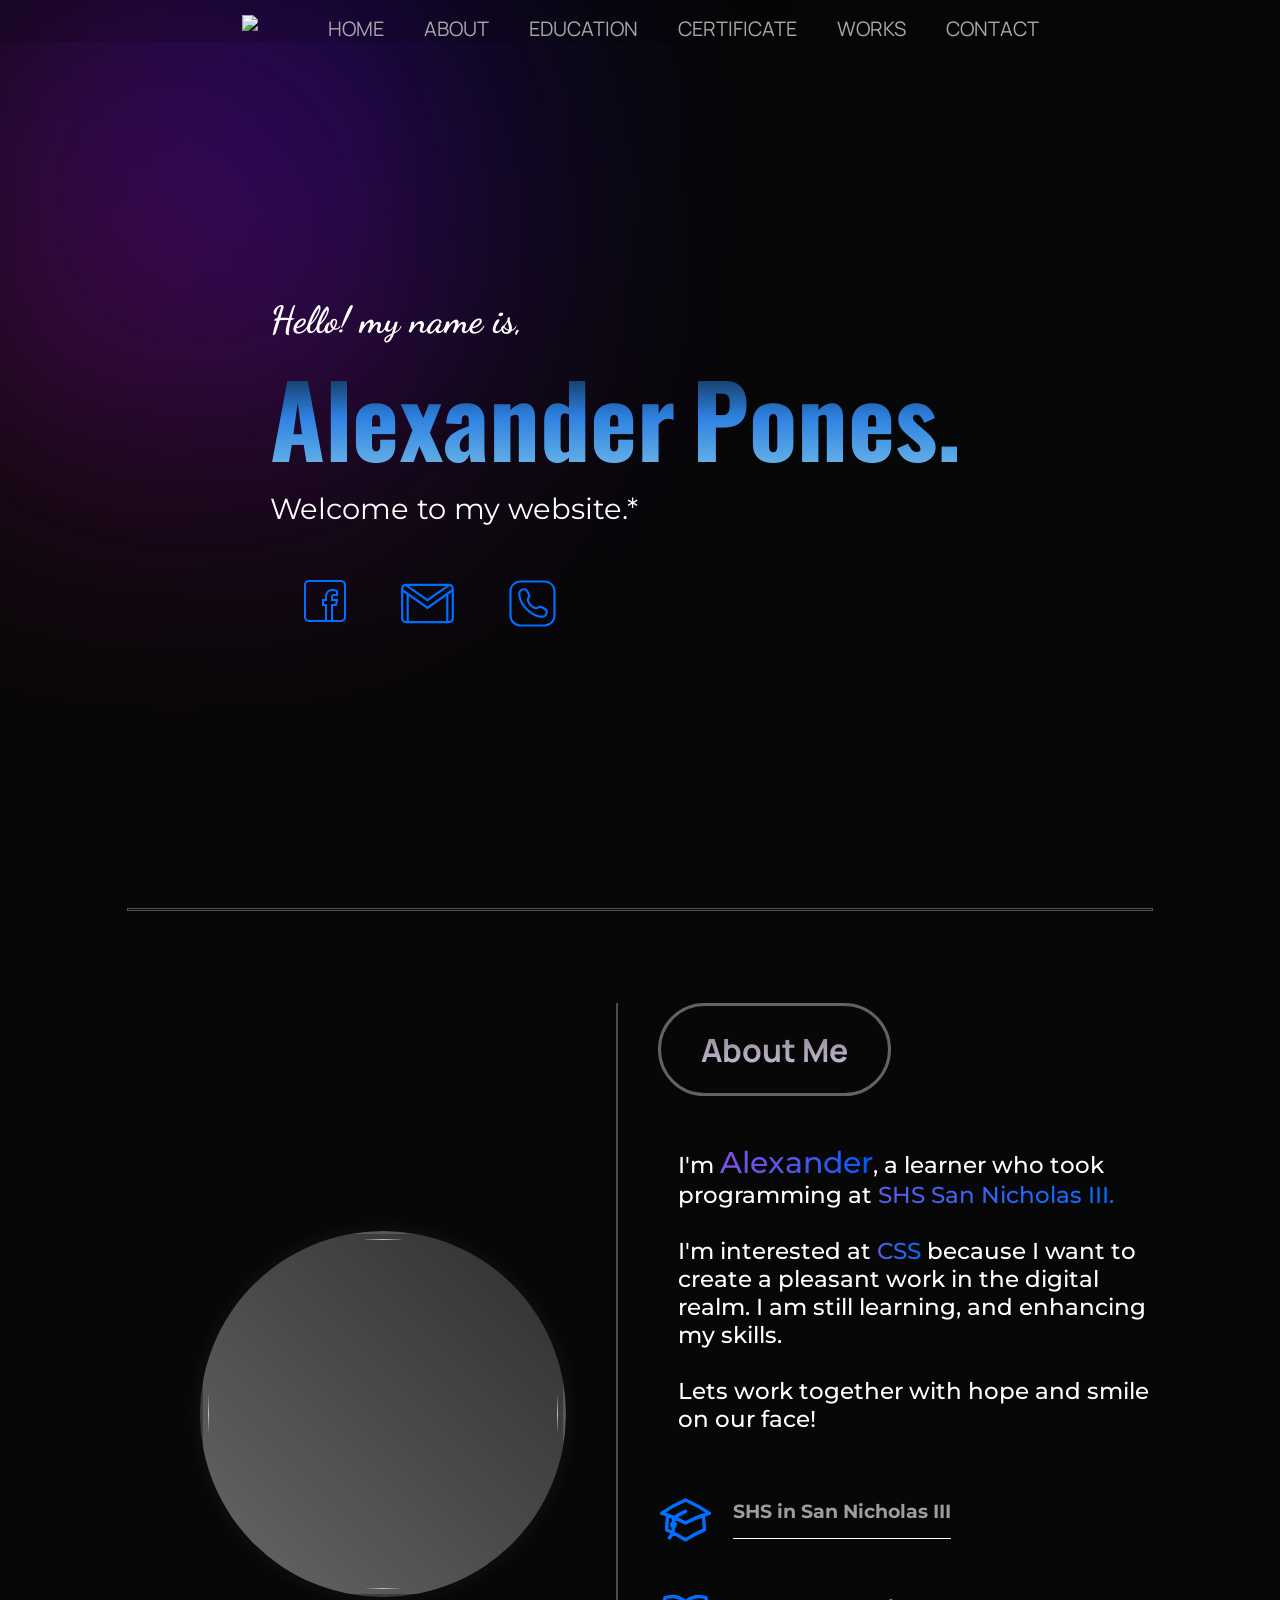
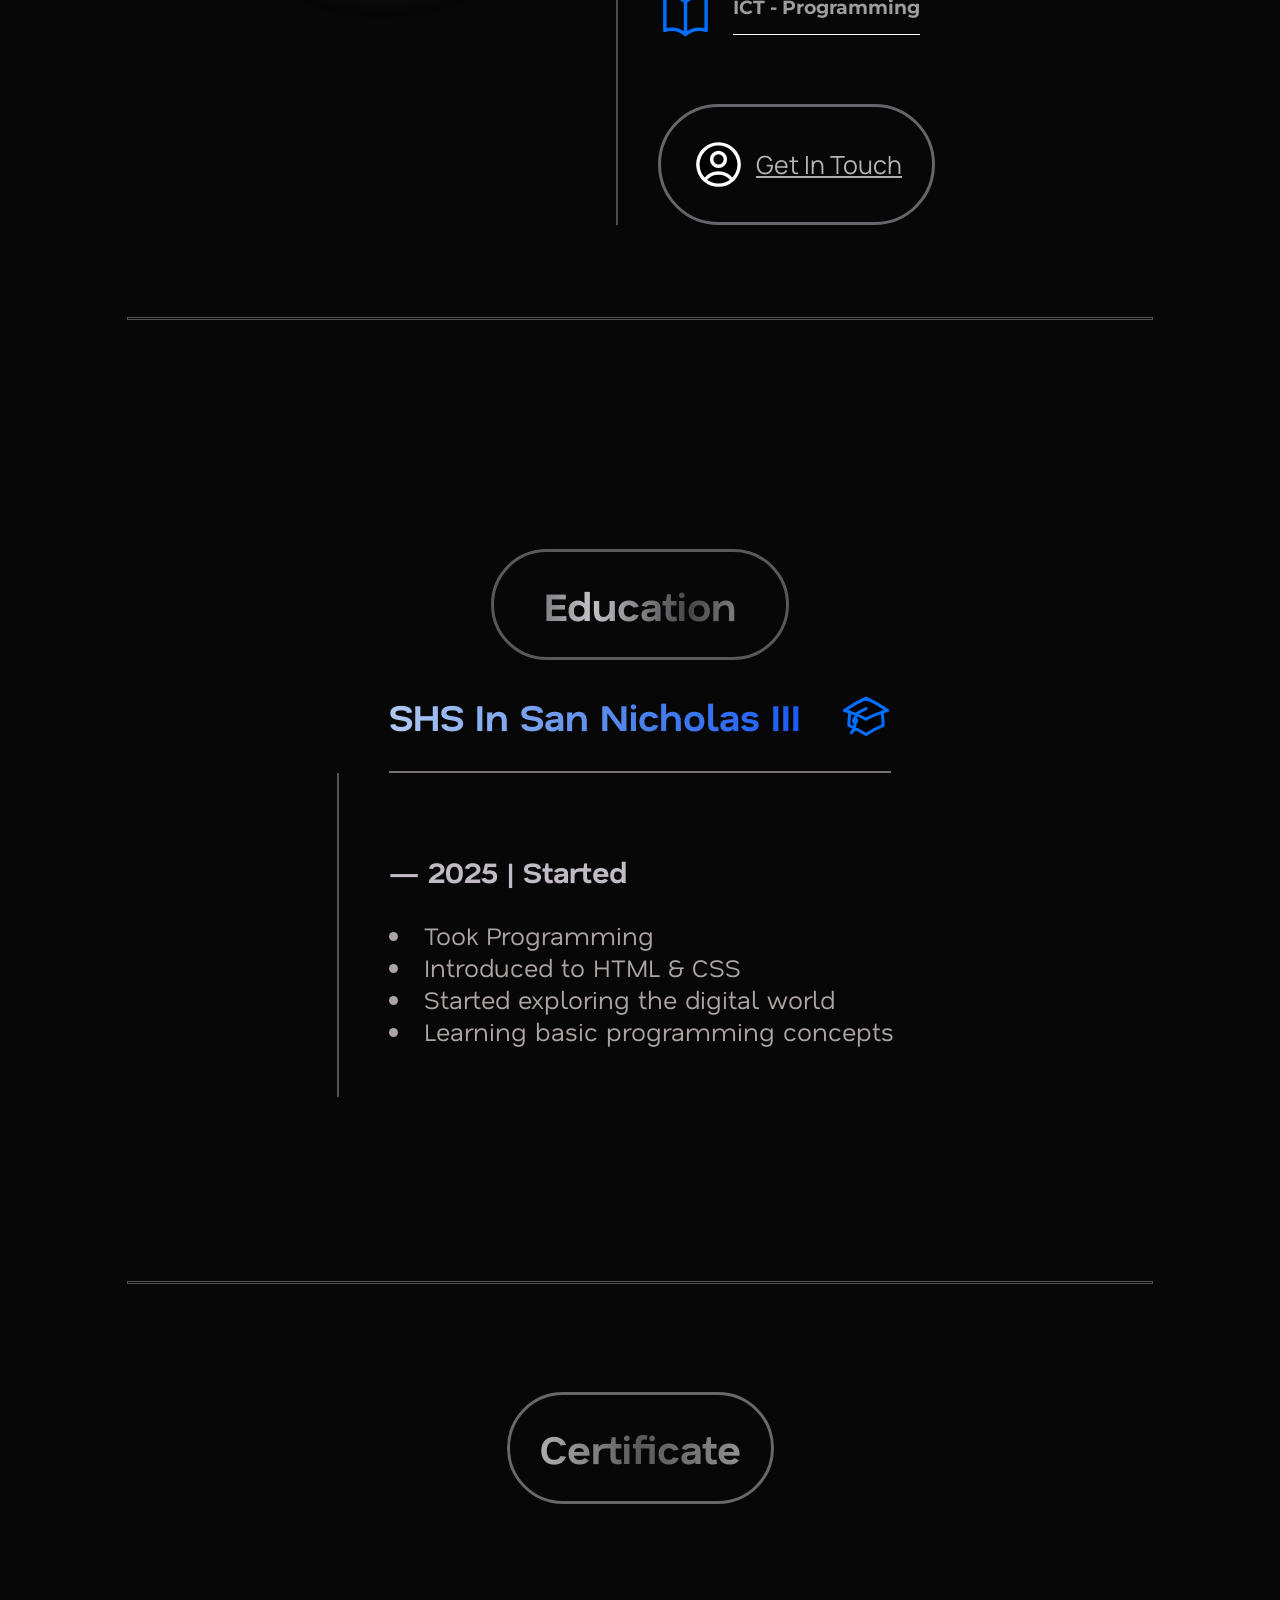
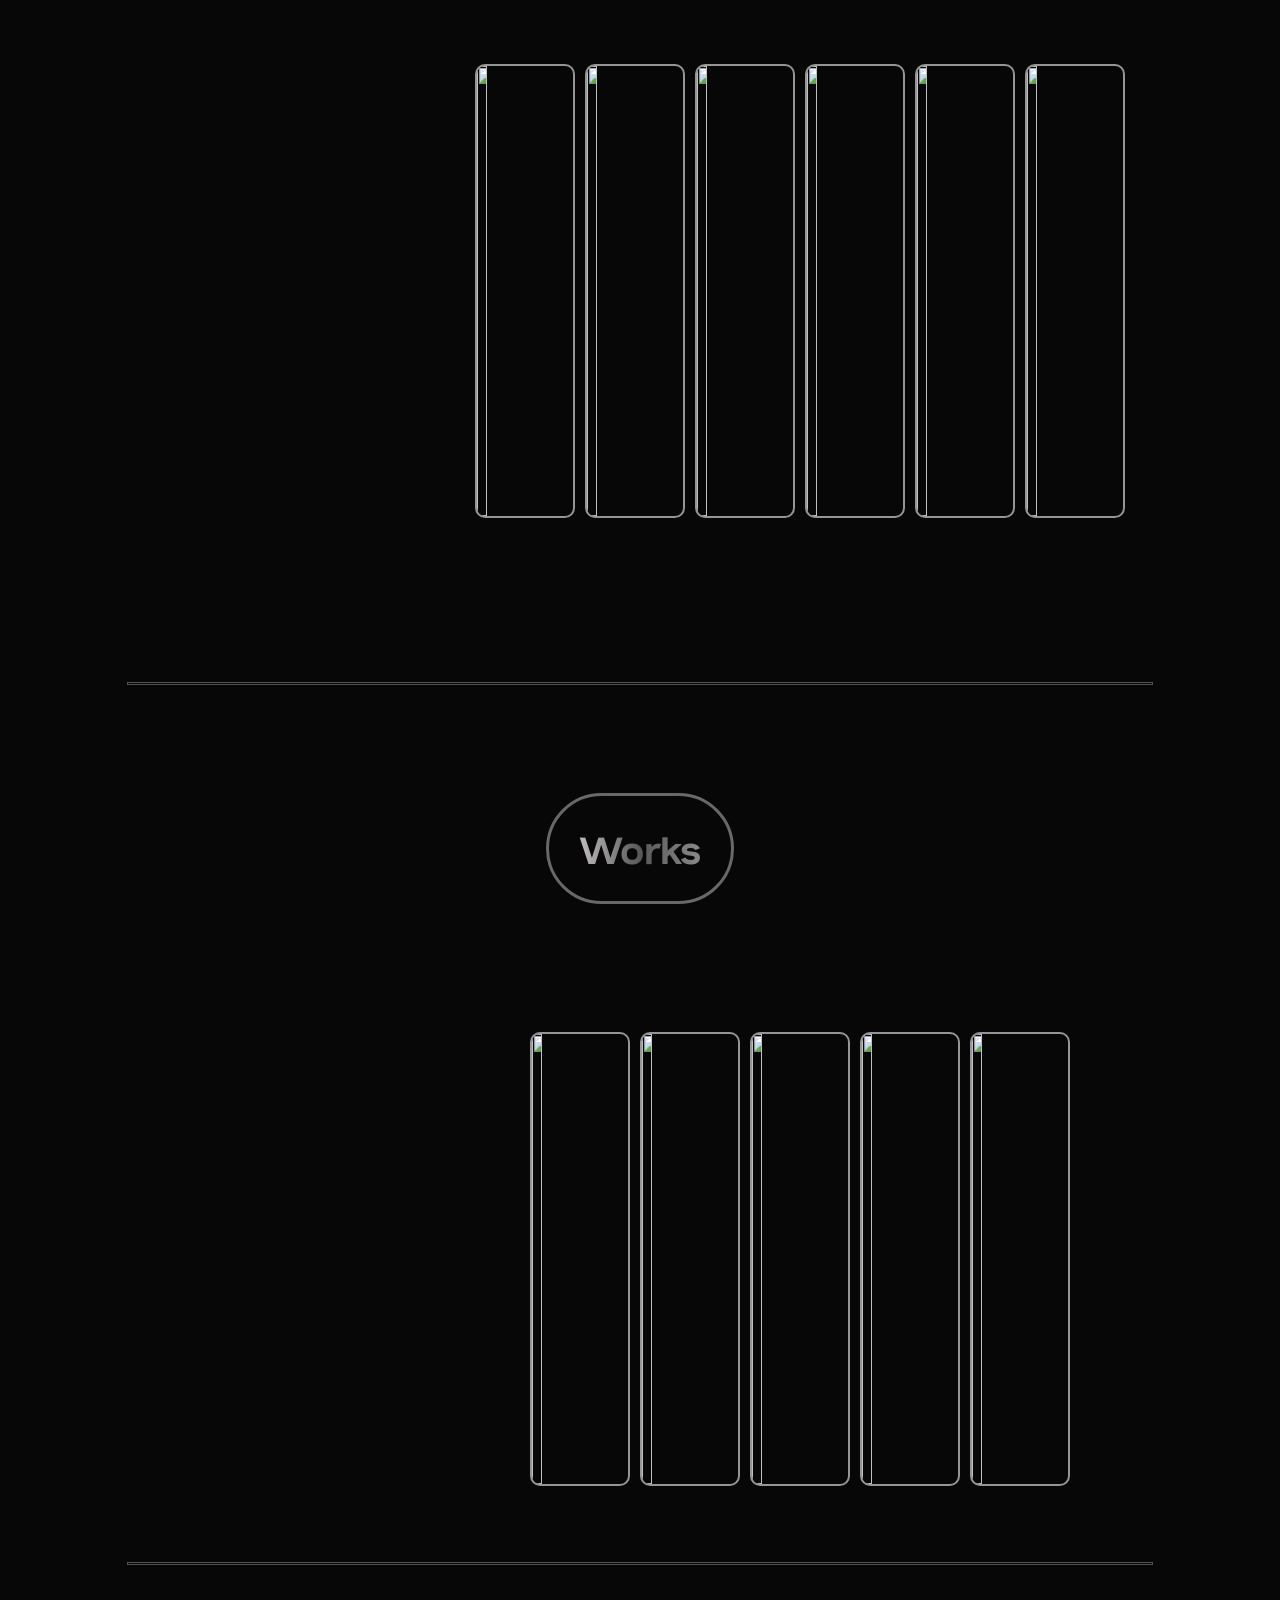
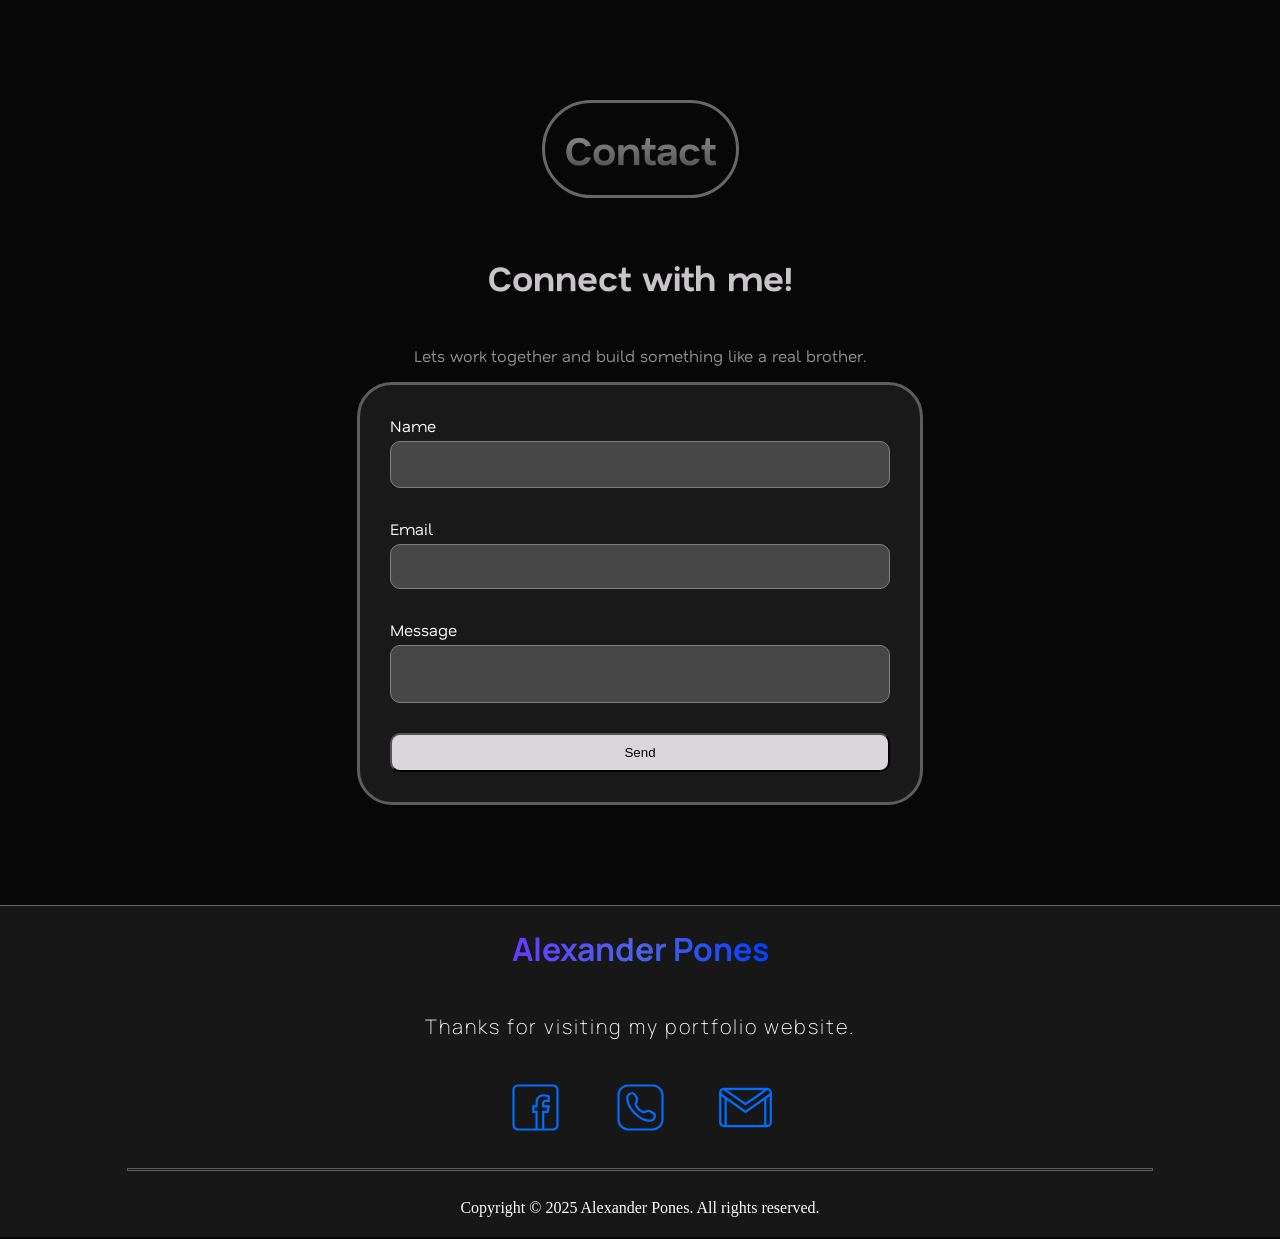
==== commit 0620a59c: "Add files via upload" ====
--- a/index.html
+++ b/index.html
@@ -1,9 +1,8 @@
 
 <!DOCTYPE html>
 <html>
-    <meta name="viewport" content="width=device-width, initial-scale=1.0">
 <head>
-    <title>Pones, Alexander - Portfolio</title>
+    <title>My Website</title>
     <link rel="preconnect" href="https://fonts.googleapis.com">
     <link rel="preconnect" href="https://fonts.gstatic.com" crossorigin>
     <link href="https://fonts.googleapis.com/css2?family=Manrope:wght@200..800&display=swap" rel="stylesheet">
@@ -29,6 +28,7 @@
             background-color: #070707;
             display: flex;
             flex-direction: column;
+            position: relative;
         }
         .navb {
             font-size: 20px;
@@ -176,7 +176,7 @@
             font-weight: 200;
             display: inline-block;
             transition: transform 0.3s ease;
-            background: linear-gradient( 0deg, rgb(250, 248, 252), rgb(75, 75, 75), rgb(155, 150, 167));
+            background: linear-gradient( 0deg, rgb(234, 217, 252), rgb(107, 107, 107));
             -webkit-background-clip: text;
             color: transparent;
             
@@ -226,9 +226,11 @@
             text-decoration: underline;
             transition: transform 0.3s ease;
             color: rgb(172, 172, 172);
+            
         }
         .wholebutton a {
             color: #b6b3b6;
+           
         }
         .wholebutton:hover {
             transform: scale(1.1);
@@ -373,21 +375,19 @@
             text-align: center;
         }
         .certificate {
-            margin: 15em 0 10em 200px;
+            margin: 10em 0 10em 20em;
             height: 450px;
             display: flex;
             width: 75%;
-            flex-direction: column;
             justify-content: center;
             gap: 10px;
-            align-items: center;
-            text-align: center;
             
         }
         .certificate img {
             width: 10%;
-            height: 30em;
+            height: 100%;
             object-fit: cover;
+            
             border-radius: 10px;
             border: 2px solid rgb(149, 148, 150);
             transition: all ease-in-out 0.5s;
@@ -403,13 +403,13 @@
             padding-left: 30px;
             padding-right: 30px;
             border-radius: 9999px;
+            display: block;
             width: max-content;  
             text-align: center;
-            display: inline-block;
-            margin-bottom: 6em;
+            margin:auto;
+            margin-top: 100px;
             font-family: "Nata Sans", sans-serif;
             font-size: 20px;
-            
             transition: transform ease 0.5s;
         }
         .workhead {
@@ -430,7 +430,7 @@
             transition: transform ease 0.5s;
         }
         .works {
-            margin: 100px 0 0 200px;
+            margin: 8em 0 0 20em;
             height: 450px;
             display: flex;
             width: 75%;
@@ -594,10 +594,18 @@
             width: 80%;
             height: 1px;
             border: 1px solid rgba(255, 255, 255, 0.308);
-            
+        }
+        body::before {
+            content: "";
+            position: fixed;
+            background: radial-gradient(circle at top right, blue, rgb(165, 19, 43));
+            z-index: -1;
+            width: 400px;
+            height: 400px;
+            filter: blur(150px);
         }
         
-       
+ 
 </style>
 
 
@@ -606,7 +614,6 @@
 
 </head>
 <body>
-    
 
     <div class="navbar">
         <nav>
@@ -620,7 +627,6 @@
         </nav>
     </div>
 
-
     <div class="home" id="Home">
         <div class="hometext">
             <h2><span class="hello">Hello!</span> my name is,</h2>
@@ -654,7 +660,7 @@
 <div class="Mabout">
  <div class="about" id="About">
         <div class="myimg">
-            <img src="https://i.imgur.com/LeSVRcC.jpeg">
+            <img src="https://i.imgur.com/ZGvQGQ2.jpeg">
         </div>
         <div class="aboutinfo">
 
@@ -709,19 +715,16 @@
     </div>
     <hr class="line">
 
-    
-    <div class="certificate" id="Certificate">
     <div class="cerhead">
         <h1>Certificate</h1>
     </div>
-    <div class="pic">
+    <div class="certificate" id="Certificate">
         <img src="https://i.imgur.com/s2sttwT.jpeg">
         <img src="https://i.imgur.com/V9UkanE.jpeg">
         <img src="https://i.imgur.com/vOakKH0.png">
         <img src="https://i.imgur.com/uJck04j.png">
         <img src="https://i.imgur.com/n06hoJr.png">
         <img src="https://i.imgur.com/5n394as.jpeg">
-    </div>
     </div>
     <hr class="line">
     <div class="workhead">
@@ -778,5 +781,4 @@
 
     <footer>Copyright © 2025 Alexander Pones. All rights reserved.</footer>
 </body>
-</html>
-
+</html>
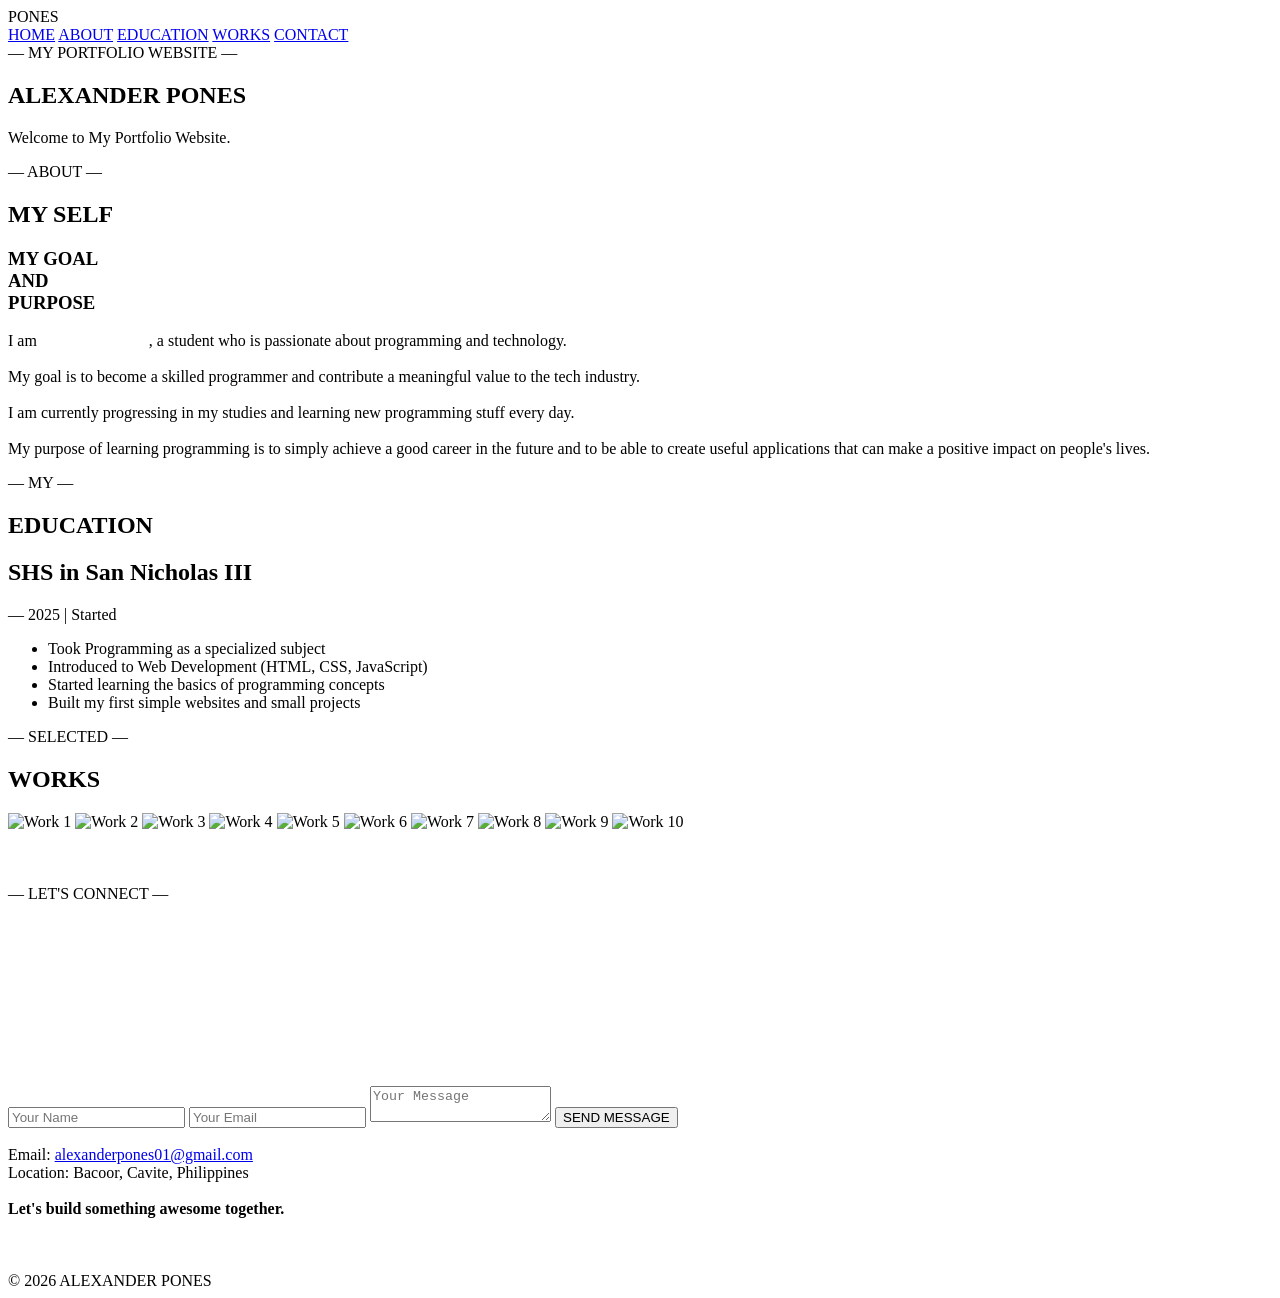
==== commit 27dec9fb: "Update index.html" ====
--- a/index.html
+++ b/index.html
@@ -1,784 +1,129 @@
+<!DOCTYPE html>
+<html lang="en">
+<head>
+    <meta charset="UTF-8" />
+    <meta name="viewport" content="width=device-width, initial-scale=1.0"/>
+    <title>Portfolio</title>
+    <link rel="stylesheet" href="style.css">
+    <link href="https://fonts.googleapis.com/css2?family=Bebas+Neue&family=Courier+Prime:ital,wght@0,400;0,700;1,400&display=swap" rel="stylesheet"/>
+</head>
+<body>
+    <div class="grid"></div>
 
-<!DOCTYPE html>
-<html>
-<head>
-    <title>My Website</title>
-    <link rel="preconnect" href="https://fonts.googleapis.com">
-    <link rel="preconnect" href="https://fonts.gstatic.com" crossorigin>
-    <link href="https://fonts.googleapis.com/css2?family=Manrope:wght@200..800&display=swap" rel="stylesheet">
-    <link rel="preconnect" href="https://fonts.googleapis.com">
-    <link rel="preconnect" href="https://fonts.gstatic.com" crossorigin>
-    <link href="https://fonts.googleapis.com/css2?family=Oswald:wght@200..700&display=swap" rel="stylesheet">
-    <link rel="preconnect" href="https://fonts.googleapis.com">
-    <link rel="preconnect" href="https://fonts.gstatic.com" crossorigin>
-    <link href="https://fonts.googleapis.com/css2?family=Montserrat:ital,wght@0,100..900;1,100..900&display=swap" rel="stylesheet">
-    <link rel="preconnect" href="https://fonts.googleapis.com">
-    <link rel="preconnect" href="https://fonts.gstatic.com" crossorigin>
-    <link href="https://fonts.googleapis.com/css2?family=Edu+NSW+ACT+Cursive:wght@400..700&display=swap" rel="stylesheet">
-    <link rel="preconnect" href="https://fonts.googleapis.com">
-    <link rel="preconnect" href="https://fonts.gstatic.com" crossorigin>
-    <link href="https://fonts.googleapis.com/css2?family=Dancing+Script:wght@400..700&display=swap" rel="stylesheet">
-    <link rel="preconnect" href="https://fonts.googleapis.com">
-    <link rel="preconnect" href="https://fonts.gstatic.com" crossorigin>
-    <link href="https://fonts.googleapis.com/css2?family=Nata+Sans:wght@100..900&display=swap" rel="stylesheet">
-    
-    <style>
-        body {
-            margin: 0;
-            background-color: #070707;
-            display: flex;
-            flex-direction: column;
-            position: relative;
-        }
-        .navb {
-            font-size: 20px;
-            justify-content: center;
-            align-items: center;
-            text-align: center;
-            font-size: 20px;
-            color: rgb(167, 167, 167);
-            font-family: "Manrope", sans-serif;
-            text-decoration: none;   
-        }
-        .navb:hover {
-            text-decoration: none;
-            color: rgb(248, 248, 248);
-            text-shadow: 0 0 10px rgb(71, 71, 71), 0 0 20px rgb(114, 114, 114), 0 0 30px rgb(125, 122, 126), 0 0 40px rgb(149, 148, 150),  0 0 50px rgb(100, 7, 161);         
-        }
-        .navbar nav {
-            display: flex;
-            justify-content: center;
-            gap: 40px;
-        }
-        .mememe {
-            height: 50px;
-            margin-right: 30px;
-        }
-        .navbar {
-            background-color: rgba(0, 0, 0, 0.1);
-            padding-top: 15px;
-            position: fixed;
-            width: 100%;
-            backdrop-filter: blur(3px);
-            transform: translateY(-100%);
-            opacity: 0;
-            animation: navnav 0.8s ease-out forwards;
-            animation-delay: 1.3s;
-        }
-        @keyframes navnav {
-            0% {
-                transform: translateY(-100%);
-                opacity: 0;
-            }
-            100% {
-                transform: translateY(0);
-                opacity: 1;
-            }
-        }
-        .home {
-            display: flex;
-            flex-direction: column;
-            justify-content: center;
-            color: white;
-            height: 100vh;  
-                  
-        }
-        .hometext {
-            font-size: 25px;
-            font-family: "Dancing Script", cursive;
-            display: flex;
-            flex-direction: column;
-            margin-left: 30vh;
-        }
-        .name {
-            font-size: 65px;
-            font-family: "Oswald", sans-serif;  
-            margin-bottom: 0;
-            display: inline-block;
-            width: fit-content;
-            
+    <nav>
+        <a class="nav-me"><span class="name">P</span>ONES</a>
+        <div class="nav-links">
+            <a href="#home">HOME</a>
+            <a href="#about">ABOUT</a>
+            <a href="#education">EDUCATION</a>
+            <a href="#works">WORKS</a>
+            <a href="#contact">CONTACT</a>
+        </div>
+    </nav>
 
-        }
-        .myname {
-            display: inline-block;
-            transition: transform 0.3s ease;
-            background: linear-gradient( 180deg, rgb(0, 0, 0), rgb(46, 129, 224), rgb(128, 201, 235));
-            -webkit-background-clip: text;
-            color: transparent;
-            font-size: 100px;
-            margin-bottom: 0;
-            
-        }
-        .myname:hover {
-            color: rgb(255, 255, 255);
-            text-shadow: 0 0 10px rgb(56, 56, 56),0 0 20px rgb(122, 122, 122),0 0 30px rgb(255, 255, 255), 0 0 50px rgb(76, 74, 77);
-            transform: scale(1.3);          
-        }
-        .hometext h1 , .hometext h3 {
-            color: white;
-            margin: 0;
-            display: inline-block;
-            width: fit-content;
-        }
-        .hometext h2:hover, .hometext h3:hover {
-            color: white;
-         
-        }
-        .abouttext {
-            color: white;
-            margin-right: 100px;
-            font-family: "Montserrat", sans-serif;
-            font-size: 23px;
-            padding: 5px;
-            padding-left: 20px;
-            padding-right: 20px;
-            
-            margin-top: 20px;
-            border-radius: 10px;
-            
-            transition: transform 0.3s ease;     
-            font-weight: 250; 
-            background-color: #070707;
-            font-weight: 500;
-                   
-        }
-        
-        .about {
-            display: flex;
-            height: 110vh;
-            justify-content: center;
-            align-items: center;
-            gap: 50px;          
-        }
-        
-        .myimg img {
-            border-radius: 50%;
-            margin-left: 200px;
-            width: 350px;
-            height: 350px;
-            transition: transform 0.3s ease;
-            padding: 5px;
-            background: linear-gradient(45deg, #686768, #4a4a4b, #2f2e30);
-            border: 3px solid transparent;
-            box-shadow: 0 0 20px rgba(39, 39, 39, 0.4);
-        }
-        .myimg img:hover {
-            box-shadow: 0 0 20px rgba(255, 255, 255, 0.5), 0 0 30px rgb(199, 199, 199);
-            transform: scale(1.1);
-        }
-        .aboutabout {
-            border: 3px solid rgb(99, 97, 100);
-            padding-left: 40px;
-            padding-right: 40px;
-            border-radius: 9999px;
-            text-align: left;
-            font-family: "Manrope", sans-serif;
-            font-weight: 200;
-            display: inline-block;
-            transition: transform 0.3s ease;
-            background: linear-gradient( 0deg, rgb(234, 217, 252), rgb(107, 107, 107));
-            -webkit-background-clip: text;
-            color: transparent;
-            
-        }
-        .aboutabout:hover {
-            color: #cfcbcb;
-            border: 3px solid rgb(158, 157, 157);
-            transform: scale(1.1);
-            box-shadow: 0 0 10px rgb(145, 144, 145), 0 0 20px rgb(187, 186, 186), 0 0 30px rgb(233, 233, 233);
-        }
-        .abouticon {
-            color: rgb(158, 157, 157);
-            align-items: center;
-            margin-top: 20px;
-            font-family: "Montserrat", sans-serif;
-            gap: 20px;  
-            display: flex;
-            width: fit-content;            
-        }
-        .abouticon h3 {
-            border-bottom: 1px solid white;
-            padding-bottom: 15px;
-        }
-        .Mabout {
-            margin-bottom: 5vh;
-                 
-        }
-        .buttonbutton {
-            font-family: "Manrope", sans-serif;
-            text-decoration: none;
-            font-size: 25px;
-            color: rgb(197, 190, 190);
-            color: rgb(255, 255, 255);
-            font-weight: 400;             
-        }
-        .wholebutton {
-            border: 3px solid rgb(103, 101, 105);
-            align-items: center;
-            text-align: left;
-            justify-content: center;
-            margin-top: 50px;
-            display: inline-flex;
-            padding: 30px;
-            gap: 10px;
-            border-radius: 9999px;
-            background-color: #070707;  
-            text-decoration: underline;
-            transition: transform 0.3s ease;
-            color: rgb(172, 172, 172);
-            
-        }
-        .wholebutton a {
-            color: #b6b3b6;
-           
-        }
-        .wholebutton:hover {
-            transform: scale(1.1);
-            color:      rgb(255, 254, 255);
-            border: 3px solid rgb(163, 162, 163);
-            background-color: #070707;
-            box-shadow: 0 0 10px rgb(145, 144, 145), 0 0 20px rgb(187, 186, 186), 0 0 30px rgb(233, 233, 233);
-                     
-        }
-        .buttonbutton:hover , .wholebutton svg:hover {
-            color: rgb(255, 245, 255);
-        }
-        .hometext h1 {
-            animation: bom 1s ease-out forwards;
-            animation-delay: 0.5s ;
-            opacity: 0;
-        }
-        .hometext h3 {
-            animation: bom1 1.5s ease-in forwards;
-            animation-delay: 1s;
-            opacity: 0;
-        }
-        .hometext h2 {
-            animation: bom 1s ease-out forwards;
-            animation-delay: 0.1s ;
-            opacity: 0;
-            margin-bottom: 0;
-        }
-        @keyframes bom {
-            0% {
-                opacity: 0;
-                transform: translateY(100px);
-            
-            }
-            100% {
-                opacity: 1;
-                transform: translateY(0);
-            }
-        }
-        @keyframes bom1 {
-            0% {
-                opacity: 0;
-               
-            }
-            100% {
-                opacity: 1;
-              
-            }
-        }
-        .hometext h3 {
-            font-family: "Montserrat", sans-serif;
-            font-weight: 400;
-        }
-        .aboutinfo {
-            border-left: 2px solid rgb(78, 77, 78);
-            padding-left: 40px;
-        }
-        .homebutton a svg{
-            fill: #070707;
-            animation: wawa 2s ease-out forwards;
-            animation-delay: 1.5s;
-            transition: transform 0.3s ease;
-        }
-        .homebutton a:hover svg{
-            transform: scale(1.4);
-        }
-        @keyframes wawa{
-            0%{
-               fill: black;
-            }
-            100%{
-                fill: rgb(0, 110, 255);
-            }
-        }
-        
-        .homeicon {
-            display: flex;
-            margin-left: 300px;
-            margin-top: 50px;
-            gap: 50px;
-        }
-        .educationtext {
-            color: rgb(173, 164, 164);
-            font-family: "Nata Sans", sans-serif;
-            justify-content: center;
-            align-items: center;
-            text-align: left;
-            border-left: 2px solid rgb(83, 83, 83);
-            padding: 50px;
-            font-size: 25px;
-        }
-        .educationtext h3 {
-            color: #c0bbc4;
-        }
-        .educationsubhead  {
-            display: flex;
-            gap: 40px;
-            font-family: "Nata Sans", sans-serif;
-            font-size: 25px;
-            align-items: center;
-            justify-content: center;
-            border-bottom: 2px solid rgb(121, 116, 116);
-            background: linear-gradient(90deg, rgb(177, 200, 241), rgb(74, 130, 235),rgb(1, 69, 255));
-            -webkit-background-clip: text;
-            color: transparent;
-            
-        }
-        .educationeducation {
-            color: transparent;
-            justify-content: center;
-            align-items: center;
-            text-align: center;
-            font-size:  20px;
-            border: 3px solid rgb(89, 89, 90);
-            display: inline-block;
-            padding-left: 50px;
-            font-family: "Nata Sans", sans-serif;
-            padding-right: 50px;
-            border-radius: 9999px;
-            background: linear-gradient( 90deg, rgb(57, 57, 58), rgb(195, 194, 199), rgb(69, 69, 70), rgb(184, 184, 185));
-            -webkit-background-clip: text;
-            transition: transform 0.5s ease;
-        }
-        .educationeducation:hover {
-            transform: scale(1.1);
-            box-shadow: 0 0 10px rgb(92, 92, 92), 0 0 20px rgb(156, 156, 156), 0 0 30px rgb(219, 218, 219);
-            border: 3px solid rgb(87, 84, 87);
-            color: rgb(196, 196, 196);
-        }
-        .education {
-            height: 100vh;
-            justify-content: center;
-            align-items: center;
-            display: flex;
-            flex-direction: column;
-            
-        }
-        footer {
-            background-color: #47474741;
-            color: white;
-            padding: 20px;
-            text-align: center;
-        }
-        .certificate {
-            margin: 10em 0 10em 20em;
-            height: 450px;
-            display: flex;
-            width: 75%;
-            justify-content: center;
-            gap: 10px;
-            
-        }
-        .certificate img {
-            width: 10%;
-            height: 100%;
-            object-fit: cover;
-            
-            border-radius: 10px;
-            border: 2px solid rgb(149, 148, 150);
-            transition: all ease-in-out 0.5s;
-        }
-        .certificate img:hover {
-            width: 45%;
-        }
-        .cerhead {
-            background: linear-gradient( 90deg,rgb(201, 200, 200),rgb(88, 88, 88),rgb(161, 161, 161));
-            -webkit-background-clip: text;
-            color: transparent;
-            border: 3px solid rgb(105, 104, 104);
-            padding-left: 30px;
-            padding-right: 30px;
-            border-radius: 9999px;
-            display: block;
-            width: max-content;  
-            text-align: center;
-            margin:auto;
-            margin-top: 100px;
-            font-family: "Nata Sans", sans-serif;
-            font-size: 20px;
-            transition: transform ease 0.5s;
-        }
-        .workhead {
-            background: linear-gradient( 90deg,rgb(243, 237, 237),rgb(88, 88, 88),rgb(161, 161, 161));
-            -webkit-background-clip: text;
-            color: transparent;
-            border: 3px solid rgb(105, 104, 104);
-            padding-left: 30px;
-            padding-right: 30px;
-            border-radius: 9999px;
-            display: block;
-            width: max-content;  
-            text-align: center;
-            margin: auto;
-            margin-top: 100px;
-            font-family: "Nata Sans", sans-serif;
-            font-size: 20px;
-            transition: transform ease 0.5s;
-        }
-        .works {
-            margin: 8em 0 0 20em;
-            height: 450px;
-            display: flex;
-            width: 75%;
-            justify-content: center;
-            gap: 10px;
-        }
-        .works img {
-             width: 10%;
-            height: 100%;
-            object-fit: cover;
-            border-radius: 10px;
-            border: 2px solid rgb(149, 148, 150);
-            transition: all ease-in-out 0.5s;
-        }
-        .works img:hover {
-            width: 80%;
-        }
-        .workhead:hover {
-            transform: scale(1.2);
-            box-shadow: 0 0 10px #2f2e30, 0 0 15px #686768,0 0 20px#c0bbc4,0 0 25px#cfcbcb;
-        }
-        .cerhead:hover {
-            transform: scale(1.2);
-            box-shadow: 0 0 10px #2f2e30, 0 0 15px #686768,0 0 20px#c0bbc4,0 0 25px#cfcbcb;
-        }
-        .Mcert {
-            height: 100vh;
-            
-        }
-        .contact {
-            display: flex;
-            flex-direction: column;
-            align-items: center;
-            font-family: "Nata Sans", sans-serif;
-            text-align: center;
-            margin-top: 100px;
-        }
-        .contact h2 , .contact p , .contact h1 {
-            font-family: "Nata Sans", sans-serif;
-        
-        }
-        .contact h2 {
-            font-size: 35px;
-            color: #c7c5c7;
-        }
-        .contact p {
-            color: #929192;
-        }
-        .contact h1 {
-            border: 3px solid #686768;
-            border-radius: 9999px;
-            padding: 20px;
-            font-size: 40px;
-            background: linear-gradient(180deg, rgb(187, 186, 186), rgb(41, 41, 41));
-            -webkit-background-clip: text;
-            color: transparent;
-            transition: transform ease 0.5s;
-        }
-        .contact h1:hover {
-            transform: scale(1.2);
-            box-shadow: 0 0 10px #c0bbc4, 0 0 20px #686768, 0 0 30px #474747;
-        }
+    <section id="home">
+        <div class="home-content">
+            <div class="small-head">— MY PORTFOLIO WEBSITE —</div>
+            <h1><span class="initial">A</span>LEXANDER <span class="initial">P</span>ONES</h1>
+            <p class="typing outline">Welcome to My Portfolio Website.</p>
+        </div>
+    </section>
 
-        .contact form {
-            display: flex;
-            flex-direction: column;
-            border: 3px solid rgb(95, 92, 92);
-            padding: 30px;
-            width: 500px;
-            font-family: "Nata Sans", sans-serif;
-            gap: 30px;
-            border-radius: 35px;
-            background-color: rgba(54, 54, 54, 0.4);
-            
-        }
-        .contact label {
-            display: flex;
-            flex-direction: column;
-            text-align: left;
-            color: white;
-            
-        }
-        .nam {
-            height: 35px;
-           
-        }
-        textarea , input {
-            border: 1px solid rgb(128, 127, 127);
-            padding: 5px;
-            font-size: 20px;
-            background-color: #474747;
-            color: white;
-            resize: none;
-            border-radius: 10px;
-            
-        }
-        button {
-            padding: 10px;
-            background-color: #dad7da;
-            color: #000000;
-            border-radius: 10px;
-        }
-        input {
-            padding: 10px;
-        }
-        label {
-            gap: 5px;
-        }
-        html {
-            scroll-behavior: smooth;
-        }
-        .contactbutton a svg {
-            fill: rgb(0, 110, 255);
-            margin-top: 0px;
-            transition: transform ease 0.3s;
-            
-        }
-        .contactbutton {
-            display:flex;
-            justify-content: center;
-            gap: 50px;
-            margin: 10px 0 10px 0;
-        }
-        .contactbutton a svg:hover {
-            transform: scale(1.3);
-        }
-        .color1 {
-            font-size: 30px;
-            background: linear-gradient( 90deg, rgb(132, 80, 230), rgb(76, 87, 231), rgb(0, 89, 255));
-            -webkit-background-clip: text;
-            color: transparent;
-        }
-        .color2 {
-            background: linear-gradient(90deg, rgb(91, 93, 236), rgb(0, 110, 255));
-            -webkit-background-clip: text;
-            color: transparent;
-        }
-        .foot1 {
-            margin-top: 100px;
-            color: white;
-            display: flex;
-            flex-direction: column;
-            justify-content: center;
-            align-items: center;
-            font-family: "Manrope", sans-serif;
-            background-color: #47474741;
-            border-top: 1px solid rgb(104, 104, 104);
-        }
-        .foot1 p {
-            font-size: 20px;
-            letter-spacing: 2px;
-            font-weight: 100;
-        }
-        .foot1 h1 {
-            background: linear-gradient(90deg, rgb(101, 59, 255),rgb(76, 99, 230), rgb(4, 62, 255));
-            -webkit-background-clip: text;
-            color: transparent;
-            
-        }
-        .line {
-            width: 80%;
-            height: 1px;
-            border: 1px solid rgba(255, 255, 255, 0.308);
-        }
-        body::before {
-            content: "";
-            position: fixed;
-            background: radial-gradient(circle at top right, blue, rgb(165, 19, 43));
-            z-index: -1;
-            width: 400px;
-            height: 400px;
-            filter: blur(150px);
-        }
-        
- 
-</style>
+    <section id="about">
+        <div class="section-heading">
+            <div class="small-head">— ABOUT —</div>
+            <h2>MY <span class="outline1">SELF </span></h2>
+        </div>
+        <div class="about-content">
+            <div class="goal-row">
+                <div class="goal-big-column">
+                    <h3 class="goal-big">MY <span style="color: var(--main);">G</span>OAL <br><span class="outline1">AND</span><br><span style="color: var(--main);">P</span>URPOSE</h3>
+                </div>
+                <div class="goal-text-column">
+                    <p class="goal-text">
+                        I am <span style="color: white;">Alexander Pones</span>, a student who is passionate about programming and technology.<br><br>
+                        My goal is to become a skilled programmer and contribute a meaningful value to the tech industry.<br><br>
+                        I am currently progressing in my studies and learning new programming stuff every day.<br><br>
+                        My purpose of learning programming is to simply achieve a good career in the future and to be able to create useful applications that can make a positive impact on people's lives.
+                    </p>
+                </div>
+            </div>
+        </div>
+    </section>
+
+    <section id="education">
+        <div class="section-heading">
+            <div class="small-head">— MY —</div>
+            <h2><span style="color: var(--main);">E</span>DUCATION</h2>
+        </div>
+        <div class="education-content">
+            <div class="education-row">
+                <h1><span style="color: var(--main)">S</span>HS in San Nicholas III</h1>
+            </div>
+            <div class="education-card">
+                <div class="education-info">
+                    <div class="education-minihead">— 2025 | <span style="color: var(--main);">S</span>tarted</div>
+                    <div class="education-text">
+                        <ul>
+                            <li>Took Programming as a specialized subject</li>
+                            <li>Introduced to Web Development (HTML, CSS, JavaScript)</li>
+                            <li>Started learning the basics of programming concepts</li>
+                            <li>Built my first simple websites and small projects</li>
+                        </ul>
+                    </div>
+                </div>
+            </div>
+        </div>
+    </section>
 
 
-       
-    </style>
 
-</head>
-<body>
+    <section id="works">
+        <div class="section-heading">
+            <div class="small-head">— SELECTED —</div>
+            <h2><span style="color: var(--main);">W</span>ORKS</h2>
+        </div>
+        <div class="works-grid">
+            <img src="https://i.imgur.com/RTMWpZv.png" alt="Work 1">
+            <img src="https://i.imgur.com/LTo1qcs.png" alt="Work 2">
+            <img src="https://i.imgur.com/k5rMQsw.png" alt="Work 3">
+            <img src="https://i.imgur.com/oeLhbil.png" alt="Work 4">
+            <img src="https://i.imgur.com/qfRajgm.jpeg" alt="Work 5">
+            <img src="https://i.imgur.com/1WErqzI.png" alt="Work 6">
+            <img src="https://i.imgur.com/EWOLMnA.png" alt="Work 7">
+            <img src="https://i.imgur.com/qstSlu3.png" alt="Work 8">
+            <img src="https://i.imgur.com/GrRHQ3j.png" alt="Work 9">
+            <img src="https://i.imgur.com/0oNH8Dd.png" alt="Work 10">
+        </div>
+    </section><br><br><br>
 
-    <div class="navbar">
-        <nav>
-            <a href="REAL ONE.html"><img src="https://i.imgur.com/QCJpWPj.png" class="mememe"></a>
-            <a href="#Home" class="navb">HOME</a>
-            <a href="#About" class="navb">ABOUT</a>
-            <a href="#Education" class="navb">EDUCATION</a>
-            <a href="#Certificate" class="navb">CERTIFICATE</a>
-            <a href="#Works" class="navb">WORKS</a>
-            <a href="#Contact" class="navb">CONTACT</a>
-        </nav>
-    </div>
+    <section id="contact">
+        <div class="contact-content">
+            <div class="contact-heading">
+                <div class="small-head">— LET'S CONNECT —</div>
+                <h2 style="font-size: 4rem; font-family: 'Bebas Neue', sans-serif; color: white;">
+                    <span style="color: var(--main);">C</span>ONTACT ME
+                </h2>
+            </div>
+            
+            <form class="contact-form">
+                <input type="text" placeholder="Your Name" required>
+                <input type="email" placeholder="Your Email" required>
+                <textarea placeholder="Your Message" required></textarea>
+                <button type="submit" class="submit-btn">SEND MESSAGE</button>
+            </form><br>
 
-    <div class="home" id="Home">
-        <div class="hometext">
-            <h2><span class="hello">Hello!</span> my name is,</h2>
-            <h1 class="name"><span class="myname">A</span><span class="myname">l</span><span class="myname">e</span><span class="myname">x</span><span class="myname">a</span><span class="myname">n</span><span class="myname">d</span><span class="myname">e</span><span class="myname">r</span> <span class="myname">P</span><span class="myname">o</span><span class="myname">n</span><span class="myname">e</span><span class="myname">s</span><span class="myname">.</span></h1>
-            <h3>Welcome to my website.*</h3>
-        </div>
-        <div class="homeicon">
-        <div class="homebutton">
-            <a href="https://www.facebook.com/pones.alexander" target="_blank"><svg xmlns="http://www.w3.org/2000/svg" x="0px" y="0px" width="50" height="50" viewBox="0 0 50 50" >
-            <path d="M 9 4 C 6.2504839 4 4 6.2504839 4 9 L 4 41 C 4 43.749516 6.2504839 46 9 46 L 25.832031 46 A 1.0001 1.0001 0 0 0 26.158203 46 L 31.832031 46 A 1.0001 1.0001 0 0 0 32.158203 46 L 41 46 C 43.749516 46 46 43.749516 46 41 L 46 9 C 46 6.2504839 43.749516 4 41 4 L 9 4 z M 9 6 L 41 6 C 42.668484 6 44 7.3315161 44 9 L 44 41 C 44 42.668484 42.668484 44 41 44 L 33 44 L 33 30 L 36.820312 30 L 38.220703 23 L 33 23 L 33 21 C 33 20.442508 33.05305 20.398929 33.240234 20.277344 C 33.427419 20.155758 34.005822 20 35 20 L 38 20 L 38 14.369141 L 37.429688 14.097656 C 37.429688 14.097656 35.132647 13 32 13 C 29.75 13 27.901588 13.896453 26.71875 15.375 C 25.535912 16.853547 25 18.833333 25 21 L 25 23 L 22 23 L 22 30 L 25 30 L 25 44 L 9 44 C 7.3315161 44 6 42.668484 6 41 L 6 9 C 6 7.3315161 7.3315161 6 9 6 z M 32 15 C 34.079062 15 35.38736 15.458455 36 15.701172 L 36 18 L 35 18 C 33.849178 18 32.926956 18.0952 32.150391 18.599609 C 31.373826 19.104024 31 20.061492 31 21 L 31 25 L 35.779297 25 L 35.179688 28 L 31 28 L 31 44 L 27 44 L 27 28 L 24 28 L 24 25 L 27 25 L 27 21 C 27 19.166667 27.464088 17.646453 28.28125 16.625 C 29.098412 15.603547 30.25 15 32 15 z"></path>
-            </svg></a>
-        </div>
-
-        <div class="homebutton">
-            <a href="mailto:alexanderpones00@gmail.com"><svg xmlns="http://www.w3.org/2000/svg" x="0px" y="0px" width="55" height="55" viewBox="0 0 50 50">
-            <path d="M 5.5 7 C 3.03125 7 1.011719 9.015625 1 11.484375 C 1 11.484375 1 11.488281 1 11.492188 C 1 11.496094 1 11.496094 1 11.5 L 1 38.5 C 1 40.972656 3.027344 43 5.5 43 L 44.5 43 C 46.972656 43 49 40.972656 49 38.5 L 49 11.5 C 49 11.496094 49 11.496094 49 11.492188 C 49 11.488281 49 11.484375 49 11.484375 C 48.988281 9.015625 46.96875 7 44.5 7 Z M 8.101563 9 L 41.902344 9 L 25 20.78125 Z M 4.773438 9.117188 L 25 23.21875 L 45.230469 9.117188 C 46.253906 9.425781 46.992188 10.355469 47 11.488281 C 46.996094 11.699219 46.78125 12.121094 46.46875 12.460938 C 46.152344 12.804688 45.84375 13.019531 45.84375 13.019531 L 45.839844 13.027344 L 25 27.777344 L 4.160156 13.027344 L 4.15625 13.019531 C 4.15625 13.019531 3.847656 12.804688 3.53125 12.460938 C 3.21875 12.121094 3.003906 11.699219 3 11.488281 C 3.007813 10.355469 3.746094 9.425781 4.773438 9.117188 Z M 3 14.652344 C 3 14.652344 3.007813 14.660156 3.007813 14.660156 L 3.015625 14.664063 L 3.015625 14.667969 L 6 16.777344 L 6 41 L 5.5 41 C 4.109375 41 3 39.890625 3 38.5 Z M 47 14.652344 L 47 38.5 C 47 39.890625 45.890625 41 44.5 41 L 44 41 L 44 16.777344 L 46.984375 14.667969 L 46.984375 14.664063 C 46.984375 14.664063 47 14.652344 47 14.652344 Z M 8 18.191406 L 25 30.222656 L 42 18.191406 L 42 41 L 8 41 Z"></path>
-            </svg></a>
-        </div>
-
-        <div class="homebutton">
-            <a href="tel:+639920586520"><svg xmlns="http://www.w3.org/2000/svg" x="0px" y="0px" width="55" height="55" viewBox="0 0 50 50">
-            <path d="M 14 3.9902344 C 8.4886661 3.9902344 4 8.4789008 4 13.990234 L 4 35.990234 C 4 41.501568 8.4886661 45.990234 14 45.990234 L 36 45.990234 C 41.511334 45.990234 46 41.501568 46 35.990234 L 46 13.990234 C 46 8.4789008 41.511334 3.9902344 36 3.9902344 L 14 3.9902344 z M 14 5.9902344 L 36 5.9902344 C 40.430666 5.9902344 44 9.5595687 44 13.990234 L 44 35.990234 C 44 40.4209 40.430666 43.990234 36 43.990234 L 14 43.990234 C 9.5693339 43.990234 6 40.4209 6 35.990234 L 6 13.990234 C 6 9.5595687 9.5693339 5.9902344 14 5.9902344 z M 18.048828 11.035156 C 16.003504 10.946776 14.45113 11.723922 13.474609 12.658203 C 12.986349 13.125343 12.633832 13.625179 12.392578 14.091797 C 12.151324 14.558415 11.998047 14.943108 11.998047 15.443359 C 11.998047 15.398799 11.987059 15.632684 11.980469 15.904297 C 11.973869 16.17591 11.97507 16.542045 12 16.984375 C 12.04996 17.869036 12.199897 19.065677 12.597656 20.484375 C 13.393174 23.321771 15.184446 27.043821 19.070312 30.929688 C 22.95618 34.815554 26.678014 36.606575 29.515625 37.402344 C 30.93443 37.800228 32.130881 37.949937 33.015625 38 C 33.457997 38.02503 33.822105 38.026091 34.09375 38.019531 C 34.365395 38.012931 34.601049 38.001953 34.556641 38.001953 C 35.056892 38.001953 35.441585 37.848676 35.908203 37.607422 C 36.374821 37.366168 36.874657 37.013651 37.341797 36.525391 C 38.276078 35.54887 39.053222 33.996496 38.964844 31.951172 C 38.922907 30.975693 38.381316 30.111858 37.582031 29.599609 C 36.96435 29.203814 36.005458 28.589415 34.753906 27.789062 C 33.301811 26.861299 31.44451 26.795029 29.929688 27.625 L 30.015625 27.582031 L 28.837891 28.087891 L 28.751953 28.148438 C 28.465693 28.349428 28.111154 28.386664 27.789062 28.251953 C 26.886813 27.874649 25.480985 27.133329 24.173828 25.826172 C 22.866671 24.519015 22.125351 23.113186 21.748047 22.210938 C 21.613336 21.888845 21.650568 21.534307 21.851562 21.248047 L 21.912109 21.162109 L 22.417969 19.984375 L 22.375 20.070312 C 23.204764 18.555868 23.140248 16.698619 22.210938 15.246094 C 21.410584 13.994542 20.796186 13.03565 20.400391 12.417969 C 19.888142 11.618684 19.02431 11.077096 18.048828 11.035156 z M 17.962891 13.033203 C 18.243409 13.045263 18.533045 13.209378 18.716797 13.496094 C 19.113001 14.114413 19.727696 15.07377 20.527344 16.324219 C 21.058033 17.153694 21.09533 18.243821 20.621094 19.109375 L 20.597656 19.152344 L 20.115234 20.279297 L 20.214844 20.097656 C 19.623835 20.939396 19.505055 22.032514 19.902344 22.982422 C 20.35304 24.060173 21.214923 25.695392 22.759766 27.240234 C 24.304608 28.785077 25.939827 29.64696 27.017578 30.097656 C 27.967486 30.494945 29.060604 30.376165 29.902344 29.785156 L 29.720703 29.884766 L 30.847656 29.402344 L 30.890625 29.378906 C 31.755801 28.904877 32.845877 28.944375 33.675781 29.474609 L 33.675781 29.472656 C 34.92623 30.272304 35.885587 30.886999 36.503906 31.283203 C 36.790622 31.466955 36.954736 31.756591 36.966797 32.037109 C 37.032417 33.555785 36.504954 34.506599 35.896484 35.142578 C 35.59225 35.460568 35.262335 35.691348 34.990234 35.832031 C 34.718133 35.972715 34.457889 36.001953 34.556641 36.001953 C 34.373232 36.001953 34.276633 36.013981 34.046875 36.019531 C 33.817117 36.025131 33.509144 36.025436 33.128906 36.003906 C 32.368431 35.960876 31.318757 35.831053 30.054688 35.476562 C 27.526547 34.767581 24.137509 33.168759 20.484375 29.515625 C 16.831241 25.862491 15.232169 22.473167 14.523438 19.945312 C 14.169071 18.681386 14.039037 17.631464 13.996094 16.871094 C 13.974624 16.490908 13.974899 16.18286 13.980469 15.953125 C 13.986069 15.72339 13.998047 15.626918 13.998047 15.443359 C 13.998047 15.542109 14.027287 15.281867 14.167969 15.009766 C 14.308652 14.737665 14.539432 14.40775 14.857422 14.103516 C 15.493401 13.495046 16.444215 12.967581 17.962891 13.033203 z"></path>
-            </svg></a>
-        </div>
-
-
-        </div>
-    </div>
-    
-<hr class="line">
-<div class="Mabout">
- <div class="about" id="About">
-        <div class="myimg">
-            <img src="https://i.imgur.com/ZGvQGQ2.jpeg">
-        </div>
-        <div class="aboutinfo">
-
-            <div class="aboutabout">
-                <h1>About Me</h1>
-            </div>
-
-            <div class="abouttext">
-                <p>I'm <span class="color1">Alexander</span>, a learner who took programming at <span class="color2">SHS San Nicholas III.</span> <BR><BR> I'm interested at <span class="color2">CSS</span> because I want to create a pleasant work in the digital realm. I am still learning, and enhancing my skills.<br><br>Lets work together with hope and smile on our face!</p>
-            </div>
-
-            <div class="abouticon">
-                <svg xmlns="http://www.w3.org/2000/svg" fill="none" viewBox="0 0 24 24" stroke-width="1.5" stroke="rgb(0, 110, 255)" class="size-6" width="55" height="55">
-                <path stroke-linecap="round" stroke-linejoin="round" d="M4.26 10.147a60.438 60.438 0 0 0-.491 6.347A48.62 48.62 0 0 1 12 20.904a48.62 48.62 0 0 1 8.232-4.41 60.46 60.46 0 0 0-.491-6.347m-15.482 0a50.636 50.636 0 0 0-2.658-.813A59.906 59.906 0 0 1 12 3.493a59.903 59.903 0 0 1 10.399 5.84c-.896.248-1.783.52-2.658.814m-15.482 0A50.717 50.717 0 0 1 12 13.489a50.702 50.702 0 0 1 7.74-3.342M6.75 15a.75.75 0 1 0 0-1.5.75.75 0 0 0 0 1.5Zm0 0v-3.675A55.378 55.378 0 0 1 12 8.443m-7.007 11.55A5.981 5.981 0 0 0 6.75 15.75v-1.5" />
-                </svg><h3>SHS in San Nicholas III</h3>
-            </div>
-
-            <div class="abouticon">
-                <svg xmlns="http://www.w3.org/2000/svg" fill="none" viewBox="0 0 24 24" stroke-width="1.5" stroke="rgb(0, 110, 255)" class="size-6" width="55" height="55">
-                <path stroke-linecap="round" stroke-linejoin="round" d="M12 6.042A8.967 8.967 0 0 0 6 3.75c-1.052 0-2.062.18-3 .512v14.25A8.987 8.987 0 0 1 6 18c2.305 0 4.408.867 6 2.292m0-14.25a8.966 8.966 0 0 1 6-2.292c1.052 0 2.062.18 3 .512v14.25A8.987 8.987 0 0 0 18 18a8.967 8.967 0 0 0-6 2.292m0-14.25v14.25" />
-                </svg><h3>ICT - Programming</h3>
-            </div>
-             
-            <div class="wholebutton">
-                <svg xmlns="http://www.w3.org/2000/svg" fill="black" viewBox="0 0 24 24" stroke-width="1.5" stroke="white" class="size-6" width="55" height="55">
-                <path stroke-linecap="round" stroke-linejoin="round" d="M17.982 18.725A7.488 7.488 0 0 0 12 15.75a7.488 7.488 0 0 0-5.982 2.975m11.963 0a9 9 0 1 0-11.963 0m11.963 0A8.966 8.966 0 0 1 12 21a8.966 8.966 0 0 1-5.982-2.275M15 9.75a3 3 0 1 1-6 0 3 3 0 0 1 6 0Z" />
-                </svg><a href="#Contact" class="buttonbutton">Get In Touch</a>
+            <div class="contact-info">
+                Email: <a href="mailto:alexanderpones01@gmail.com">alexanderpones01@gmail.com</a><br>
+                Location: Bacoor, Cavite, Philippines<br>
+                <br>
+                <strong>Let's build something awesome together.</strong>
             </div>
         </div>
- </div>
- <hr class="line">
-</div>
+    </section><br><br><br>
 
-    <div class="education" id="Education">
-        <div class="educationeducation">
-            <h1>Education</h1>
-        </div>
-
-        <div class="educationsubhead">
-            <h2>SHS In San Nicholas III</h2><svg xmlns="http://www.w3.org/2000/svg" fill="black" viewBox="0 0 24 24" stroke-width="1.5" stroke="rgb(0, 110, 255)" class="size-6" width="50" height="50">
-            <path stroke-linecap="round" stroke-linejoin="round" d="M4.26 10.147a60.438 60.438 0 0 0-.491 6.347A48.62 48.62 0 0 1 12 20.904a48.62 48.62 0 0 1 8.232-4.41 60.46 60.46 0 0 0-.491-6.347m-15.482 0a50.636 50.636 0 0 0-2.658-.813A59.906 59.906 0 0 1 12 3.493a59.903 59.903 0 0 1 10.399 5.84c-.896.248-1.783.52-2.658.814m-15.482 0A50.717 50.717 0 0 1 12 13.489a50.702 50.702 0 0 1 7.74-3.342M6.75 15a.75.75 0 1 0 0-1.5.75.75 0 0 0 0 1.5Zm0 0v-3.675A55.378 55.378 0 0 1 12 8.443m-7.007 11.55A5.981 5.981 0 0 0 6.75 15.75v-1.5" />
-            </svg>
-        </div>
-
-        <div class="educationtext">
-            <h3> — 2025 | Started</h3>
-            <li>Took Programming</li>
-            <li>Introduced to HTML & CSS</li>
-            <li>Started exploring the digital world</li>
-            <li>Learning basic programming concepts</li>
-        </div>
-    </div>
-    <hr class="line">
-
-    <div class="cerhead">
-        <h1>Certificate</h1>
-    </div>
-    <div class="certificate" id="Certificate">
-        <img src="https://i.imgur.com/s2sttwT.jpeg">
-        <img src="https://i.imgur.com/V9UkanE.jpeg">
-        <img src="https://i.imgur.com/vOakKH0.png">
-        <img src="https://i.imgur.com/uJck04j.png">
-        <img src="https://i.imgur.com/n06hoJr.png">
-        <img src="https://i.imgur.com/5n394as.jpeg">
-    </div>
-    <hr class="line">
-    <div class="workhead">
-        <h1>Works</h1>
-    </div>
-    
-    <div class="works" id="Works">
-        <img src="https://i.imgur.com/TjIdZaM.png">
-        <img src="https://i.imgur.com/ZgGbWl2.jpeg">
-        <img src="https://i.imgur.com/jAkOGnF.jpeg">
-        <img src="https://i.imgur.com/ok9Lhbm.jpeg">
-        <img src="https://i.imgur.com/hoSOYbu.jpeg">
-    </div><br><br><br><br>
-    <hr class="line">
-
-    <div class="contact" id="Contact">
-        <h1>Contact</h1>
-        <h2>Connect with me!</h2>
-        <p>Lets work together and build something like a real brother.</p>
-        <form action="https://formspree.io/f/xzzvlqqr" method="POST">
-            <label>Name<textarea name="name" class="nam" required></textarea></label>
-            <label>Email<input type="email" name="email" class="ema" required></label>
-            <label>Message<textarea name="message" class="mes" required></textarea></label>
-            <button type="submit">Send</button>
-        </form>
-    </div>
-        <div class="foot1">
-            <h1>Alexander Pones</h1>
-            <p>Thanks for visiting my portfolio website.</p>
-        <div class="contactbutton">
-        <div class="contactbutton">
-            <a href="https://www.facebook.com/pones.alexander" target="_blank"><svg xmlns="http://www.w3.org/2000/svg" x="0px" y="0px" width="55" height="55" viewBox="0 0 50 50" >
-            <path d="M 9 4 C 6.2504839 4 4 6.2504839 4 9 L 4 41 C 4 43.749516 6.2504839 46 9 46 L 25.832031 46 A 1.0001 1.0001 0 0 0 26.158203 46 L 31.832031 46 A 1.0001 1.0001 0 0 0 32.158203 46 L 41 46 C 43.749516 46 46 43.749516 46 41 L 46 9 C 46 6.2504839 43.749516 4 41 4 L 9 4 z M 9 6 L 41 6 C 42.668484 6 44 7.3315161 44 9 L 44 41 C 44 42.668484 42.668484 44 41 44 L 33 44 L 33 30 L 36.820312 30 L 38.220703 23 L 33 23 L 33 21 C 33 20.442508 33.05305 20.398929 33.240234 20.277344 C 33.427419 20.155758 34.005822 20 35 20 L 38 20 L 38 14.369141 L 37.429688 14.097656 C 37.429688 14.097656 35.132647 13 32 13 C 29.75 13 27.901588 13.896453 26.71875 15.375 C 25.535912 16.853547 25 18.833333 25 21 L 25 23 L 22 23 L 22 30 L 25 30 L 25 44 L 9 44 C 7.3315161 44 6 42.668484 6 41 L 6 9 C 6 7.3315161 7.3315161 6 9 6 z M 32 15 C 34.079062 15 35.38736 15.458455 36 15.701172 L 36 18 L 35 18 C 33.849178 18 32.926956 18.0952 32.150391 18.599609 C 31.373826 19.104024 31 20.061492 31 21 L 31 25 L 35.779297 25 L 35.179688 28 L 31 28 L 31 44 L 27 44 L 27 28 L 24 28 L 24 25 L 27 25 L 27 21 C 27 19.166667 27.464088 17.646453 28.28125 16.625 C 29.098412 15.603547 30.25 15 32 15 z"></path>
-            </svg></a>
-        </div>
-
-        <div class="contactbutton">
-            <a href="tel:+639920586520"><svg xmlns="http://www.w3.org/2000/svg" x="0px" y="0px" width="55" height="55" viewBox="0 0 50 50">
-            <path d="M 14 3.9902344 C 8.4886661 3.9902344 4 8.4789008 4 13.990234 L 4 35.990234 C 4 41.501568 8.4886661 45.990234 14 45.990234 L 36 45.990234 C 41.511334 45.990234 46 41.501568 46 35.990234 L 46 13.990234 C 46 8.4789008 41.511334 3.9902344 36 3.9902344 L 14 3.9902344 z M 14 5.9902344 L 36 5.9902344 C 40.430666 5.9902344 44 9.5595687 44 13.990234 L 44 35.990234 C 44 40.4209 40.430666 43.990234 36 43.990234 L 14 43.990234 C 9.5693339 43.990234 6 40.4209 6 35.990234 L 6 13.990234 C 6 9.5595687 9.5693339 5.9902344 14 5.9902344 z M 18.048828 11.035156 C 16.003504 10.946776 14.45113 11.723922 13.474609 12.658203 C 12.986349 13.125343 12.633832 13.625179 12.392578 14.091797 C 12.151324 14.558415 11.998047 14.943108 11.998047 15.443359 C 11.998047 15.398799 11.987059 15.632684 11.980469 15.904297 C 11.973869 16.17591 11.97507 16.542045 12 16.984375 C 12.04996 17.869036 12.199897 19.065677 12.597656 20.484375 C 13.393174 23.321771 15.184446 27.043821 19.070312 30.929688 C 22.95618 34.815554 26.678014 36.606575 29.515625 37.402344 C 30.93443 37.800228 32.130881 37.949937 33.015625 38 C 33.457997 38.02503 33.822105 38.026091 34.09375 38.019531 C 34.365395 38.012931 34.601049 38.001953 34.556641 38.001953 C 35.056892 38.001953 35.441585 37.848676 35.908203 37.607422 C 36.374821 37.366168 36.874657 37.013651 37.341797 36.525391 C 38.276078 35.54887 39.053222 33.996496 38.964844 31.951172 C 38.922907 30.975693 38.381316 30.111858 37.582031 29.599609 C 36.96435 29.203814 36.005458 28.589415 34.753906 27.789062 C 33.301811 26.861299 31.44451 26.795029 29.929688 27.625 L 30.015625 27.582031 L 28.837891 28.087891 L 28.751953 28.148438 C 28.465693 28.349428 28.111154 28.386664 27.789062 28.251953 C 26.886813 27.874649 25.480985 27.133329 24.173828 25.826172 C 22.866671 24.519015 22.125351 23.113186 21.748047 22.210938 C 21.613336 21.888845 21.650568 21.534307 21.851562 21.248047 L 21.912109 21.162109 L 22.417969 19.984375 L 22.375 20.070312 C 23.204764 18.555868 23.140248 16.698619 22.210938 15.246094 C 21.410584 13.994542 20.796186 13.03565 20.400391 12.417969 C 19.888142 11.618684 19.02431 11.077096 18.048828 11.035156 z M 17.962891 13.033203 C 18.243409 13.045263 18.533045 13.209378 18.716797 13.496094 C 19.113001 14.114413 19.727696 15.07377 20.527344 16.324219 C 21.058033 17.153694 21.09533 18.243821 20.621094 19.109375 L 20.597656 19.152344 L 20.115234 20.279297 L 20.214844 20.097656 C 19.623835 20.939396 19.505055 22.032514 19.902344 22.982422 C 20.35304 24.060173 21.214923 25.695392 22.759766 27.240234 C 24.304608 28.785077 25.939827 29.64696 27.017578 30.097656 C 27.967486 30.494945 29.060604 30.376165 29.902344 29.785156 L 29.720703 29.884766 L 30.847656 29.402344 L 30.890625 29.378906 C 31.755801 28.904877 32.845877 28.944375 33.675781 29.474609 L 33.675781 29.472656 C 34.92623 30.272304 35.885587 30.886999 36.503906 31.283203 C 36.790622 31.466955 36.954736 31.756591 36.966797 32.037109 C 37.032417 33.555785 36.504954 34.506599 35.896484 35.142578 C 35.59225 35.460568 35.262335 35.691348 34.990234 35.832031 C 34.718133 35.972715 34.457889 36.001953 34.556641 36.001953 C 34.373232 36.001953 34.276633 36.013981 34.046875 36.019531 C 33.817117 36.025131 33.509144 36.025436 33.128906 36.003906 C 32.368431 35.960876 31.318757 35.831053 30.054688 35.476562 C 27.526547 34.767581 24.137509 33.168759 20.484375 29.515625 C 16.831241 25.862491 15.232169 22.473167 14.523438 19.945312 C 14.169071 18.681386 14.039037 17.631464 13.996094 16.871094 C 13.974624 16.490908 13.974899 16.18286 13.980469 15.953125 C 13.986069 15.72339 13.998047 15.626918 13.998047 15.443359 C 13.998047 15.542109 14.027287 15.281867 14.167969 15.009766 C 14.308652 14.737665 14.539432 14.40775 14.857422 14.103516 C 15.493401 13.495046 16.444215 12.967581 17.962891 13.033203 z"></path>
-            </svg></a>
-        </div>
-
-        <div class="contactbutton">
-            <a href="mailto:alexanderpones00@gmail.com"><svg xmlns="http://www.w3.org/2000/svg" x="0px" y="0px" width="55" height="55" viewBox="0 0 50 50">
-            <path d="M 5.5 7 C 3.03125 7 1.011719 9.015625 1 11.484375 C 1 11.484375 1 11.488281 1 11.492188 C 1 11.496094 1 11.496094 1 11.5 L 1 38.5 C 1 40.972656 3.027344 43 5.5 43 L 44.5 43 C 46.972656 43 49 40.972656 49 38.5 L 49 11.5 C 49 11.496094 49 11.496094 49 11.492188 C 49 11.488281 49 11.484375 49 11.484375 C 48.988281 9.015625 46.96875 7 44.5 7 Z M 8.101563 9 L 41.902344 9 L 25 20.78125 Z M 4.773438 9.117188 L 25 23.21875 L 45.230469 9.117188 C 46.253906 9.425781 46.992188 10.355469 47 11.488281 C 46.996094 11.699219 46.78125 12.121094 46.46875 12.460938 C 46.152344 12.804688 45.84375 13.019531 45.84375 13.019531 L 45.839844 13.027344 L 25 27.777344 L 4.160156 13.027344 L 4.15625 13.019531 C 4.15625 13.019531 3.847656 12.804688 3.53125 12.460938 C 3.21875 12.121094 3.003906 11.699219 3 11.488281 C 3.007813 10.355469 3.746094 9.425781 4.773438 9.117188 Z M 3 14.652344 C 3 14.652344 3.007813 14.660156 3.007813 14.660156 L 3.015625 14.664063 L 3.015625 14.667969 L 6 16.777344 L 6 41 L 5.5 41 C 4.109375 41 3 39.890625 3 38.5 Z M 47 14.652344 L 47 38.5 C 47 39.890625 45.890625 41 44.5 41 L 44 41 L 44 16.777344 L 46.984375 14.667969 L 46.984375 14.664063 C 46.984375 14.664063 47 14.652344 47 14.652344 Z M 8 18.191406 L 25 30.222656 L 42 18.191406 L 42 41 L 8 41 Z"></path>
-            </svg></a>
-        </div>
-
-        </div>
-        <hr class="line">
-    </div>
-    
-
-
-    <footer>Copyright © 2025 Alexander Pones. All rights reserved.</footer>
+    <footer>
+        © 2026 ALEXANDER PONES
+    </footer>
 </body>
-</html>+</html>
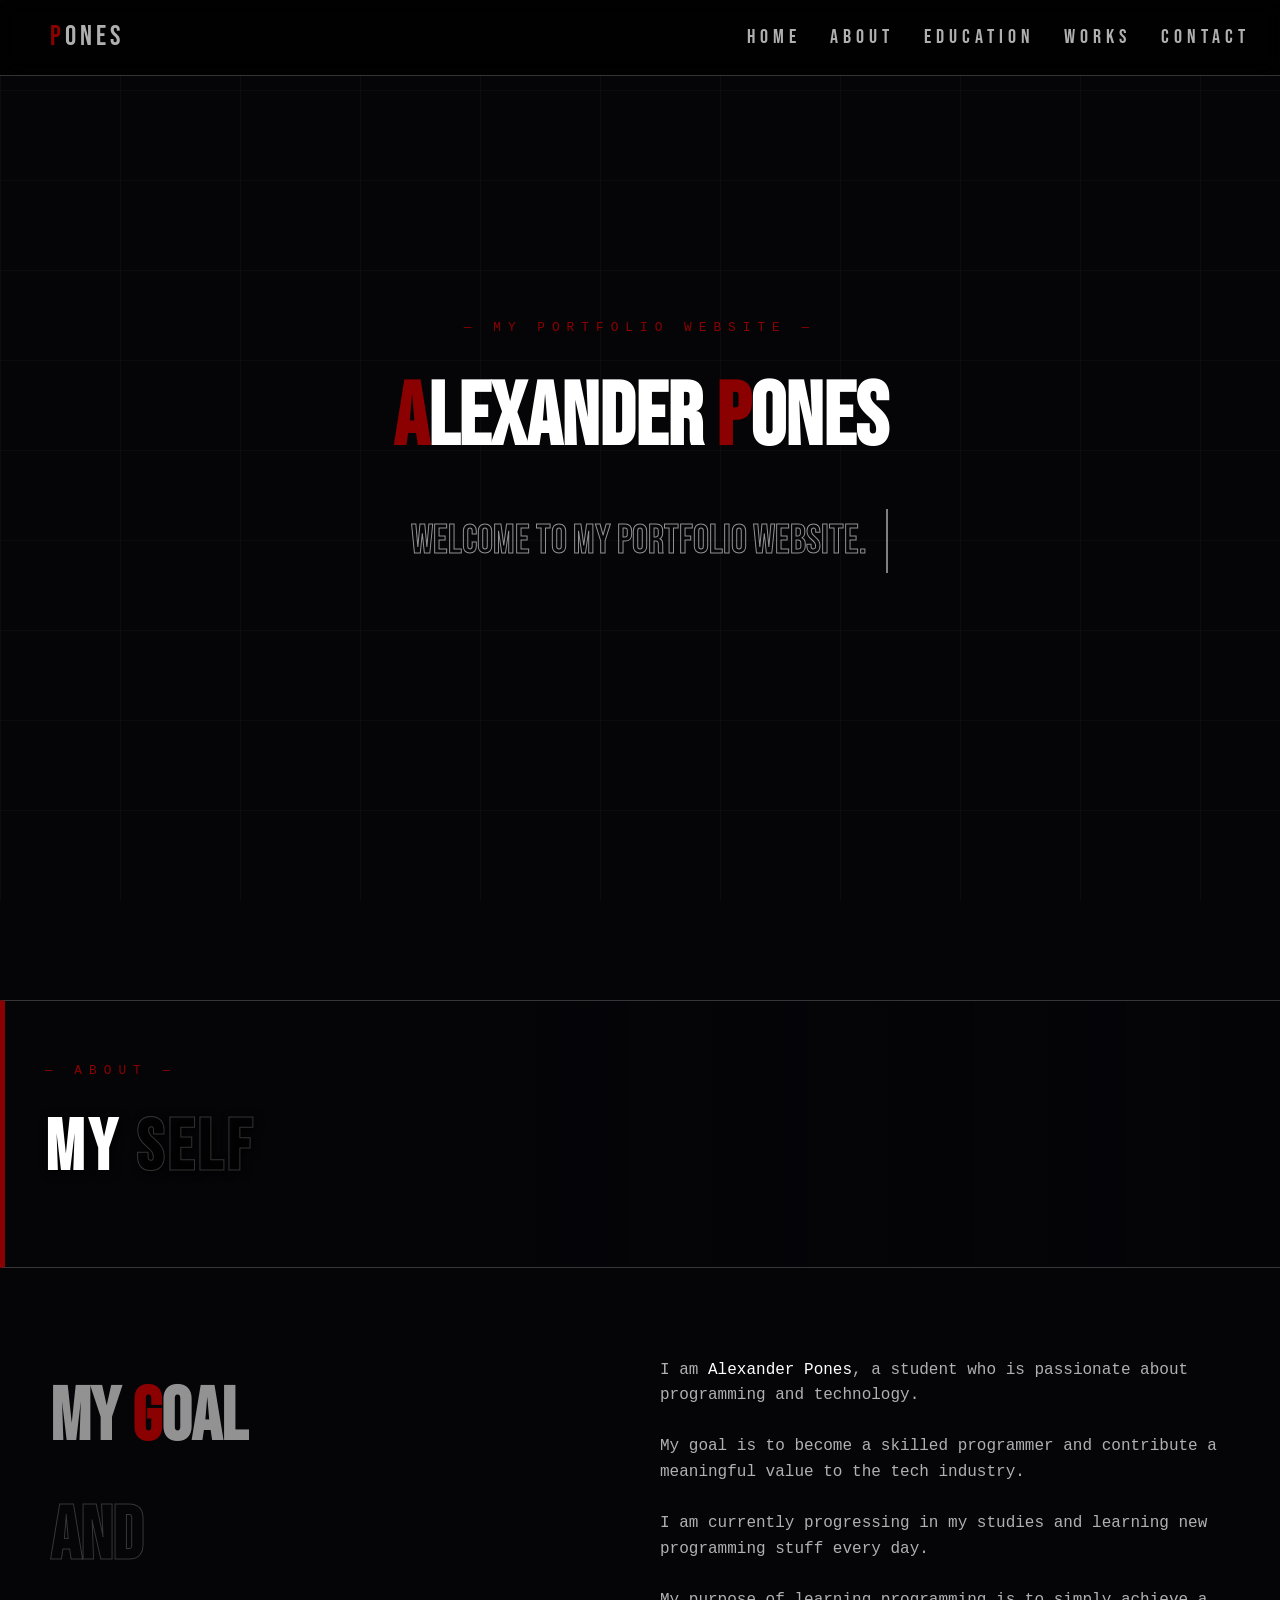
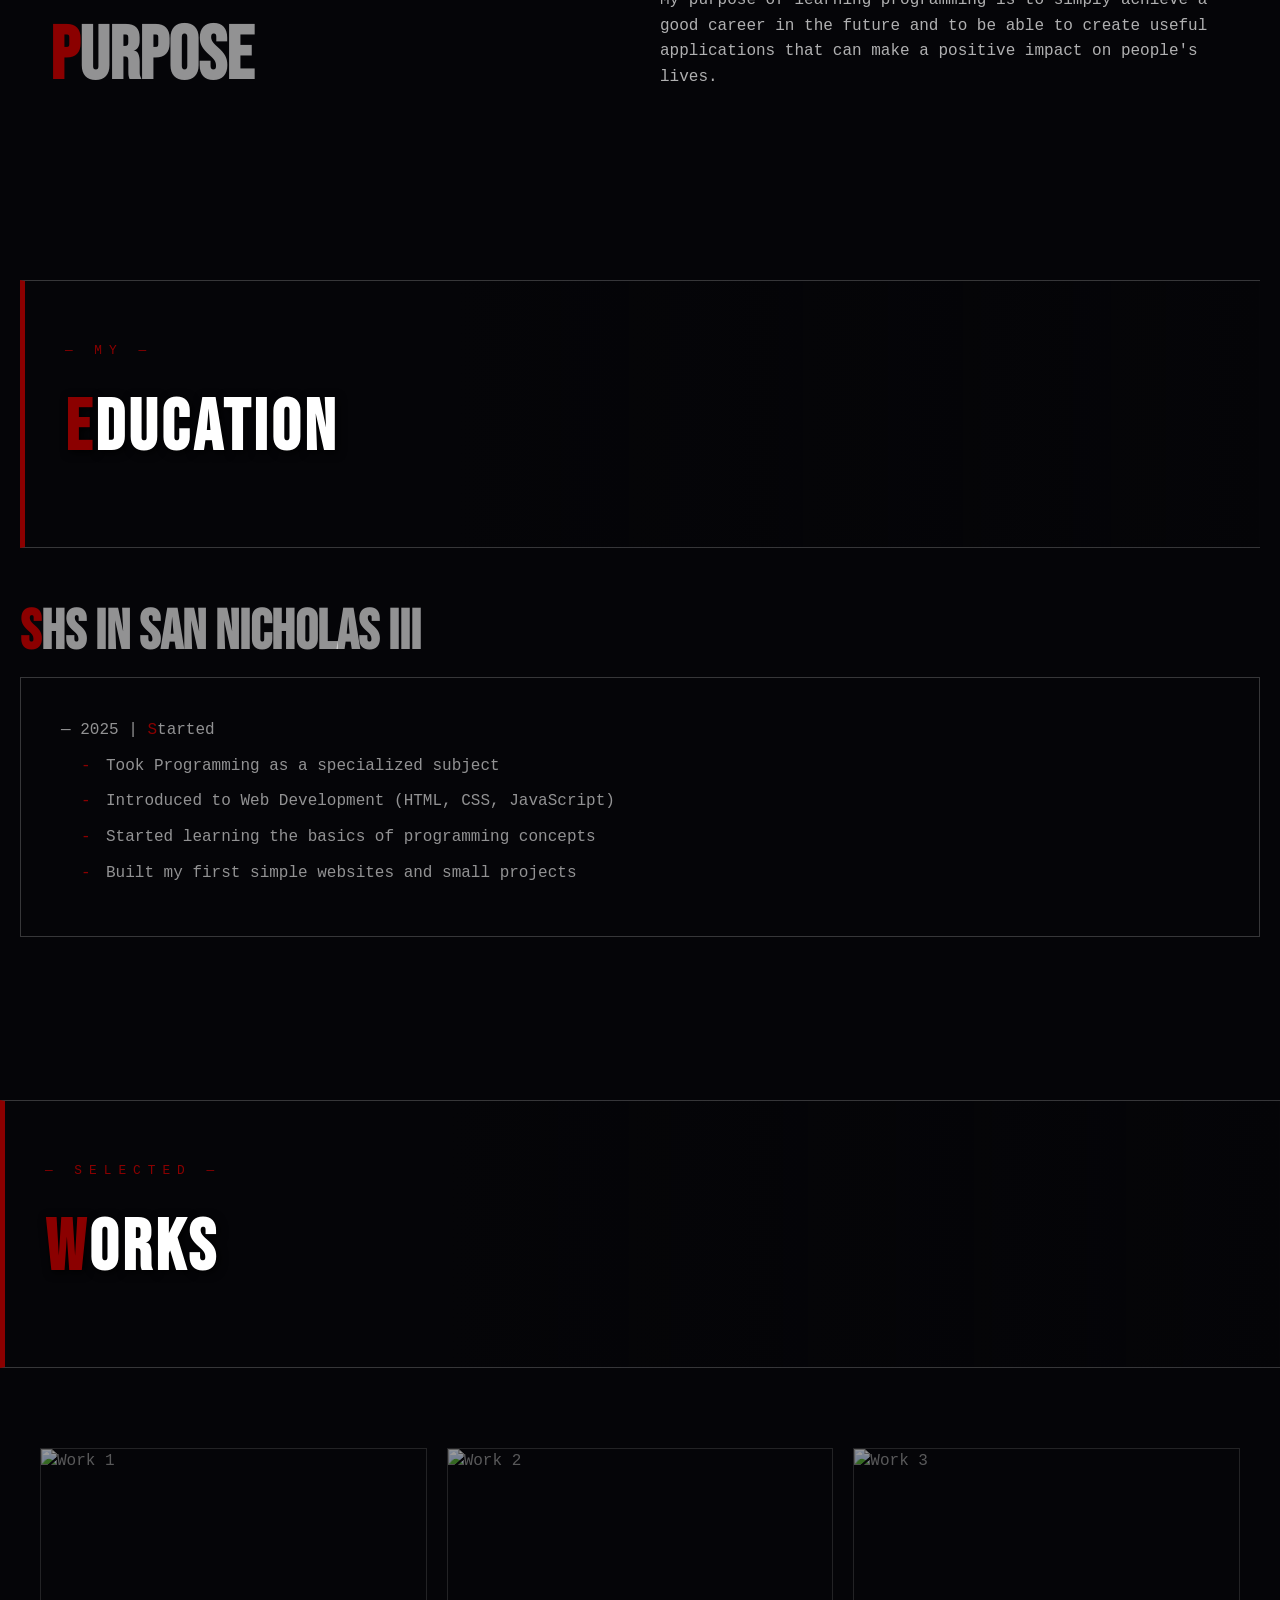
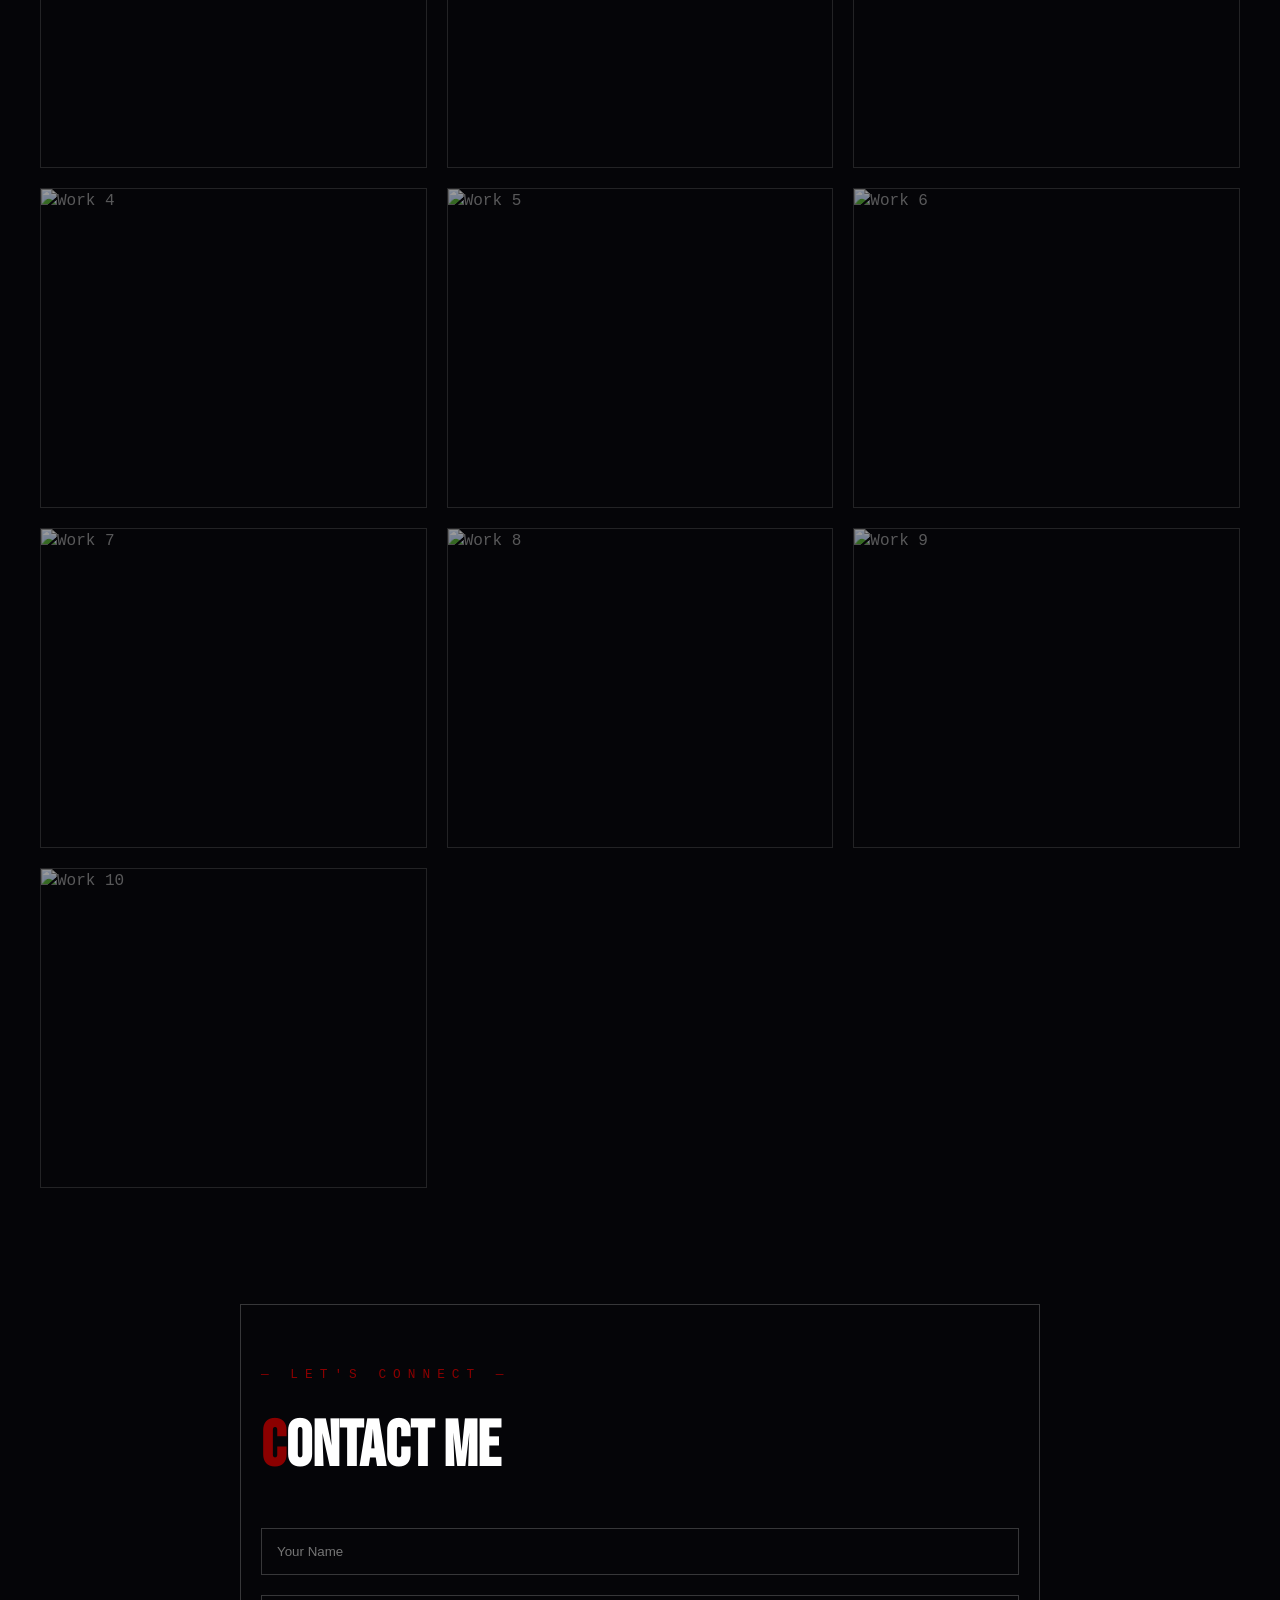
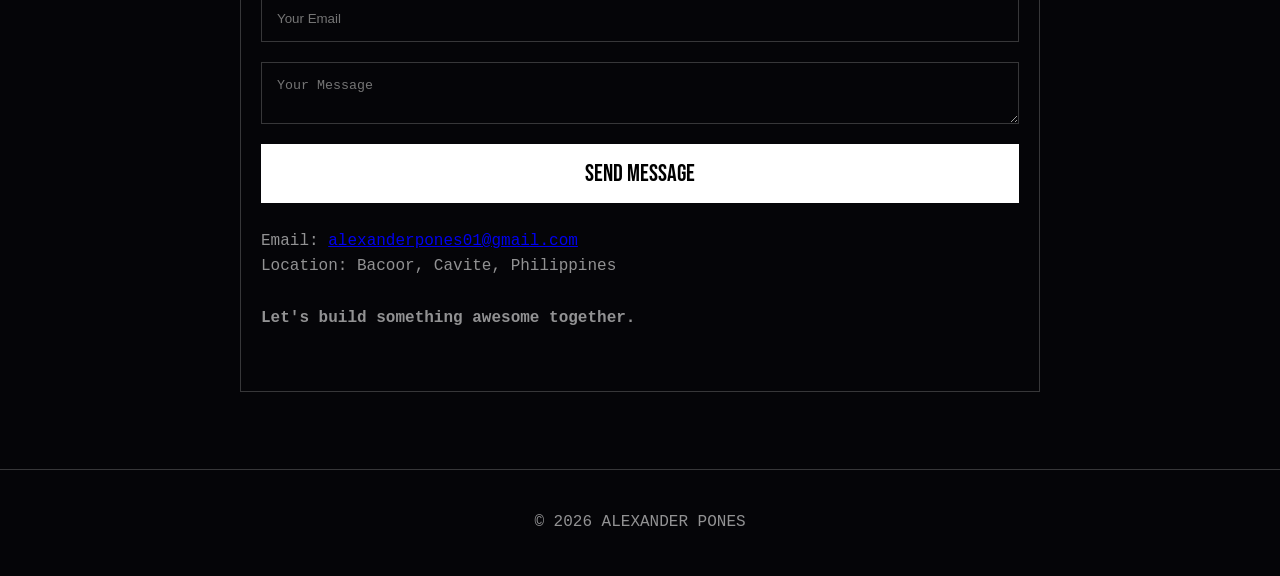
==== commit db6b4281: "Fix HTML encoding issues in index.html" ====
--- a/index.html
+++ b/index.html
@@ -11,7 +11,7 @@
     <div class="grid"></div>
 
     <nav>
-        <a class="nav-me"><span class="name">P</span>ONES</a>
+        <a class="nav-me" href="index.html"><span class="name">P</span>ONES</a>
         <div class="nav-links">
             <a href="#home">HOME</a>
             <a href="#about">ABOUT</a>
@@ -127,3 +127,4 @@
     </footer>
 </body>
 </html>
+
--- a/style.css
+++ b/style.css
@@ -0,0 +1,196 @@
+/* ============================= */
+/* ROOT VARIABLES */
+/* ============================= */
+:root {
+    --main: #8b0000;
+    --accent-white: rgba(255, 255, 255, 0.566);
+    --border-white: rgba(255, 255, 255, 0.2);
+    --text-dim: rgba(255, 255, 255, 0.687);
+    --bg-color: #050508;
+}
+
+/* ============================= */
+/* GLOBAL RESET & GRID */
+/* ============================= */
+* {
+    margin: 0; padding: 0; box-sizing: border-box;
+}
+
+body {
+    background: var(--bg-color);
+    color: var(--accent-white);
+    font-family: 'Courier Prime', monospace;
+    line-height: 1.6;
+    overflow-x: hidden;
+}
+
+html { scroll-behavior: smooth; }
+
+.grid {
+    position: fixed;
+    top: 0; left: 0; width: 100%; height: 100%;
+    background-image:
+        repeating-linear-gradient(to right, rgba(255,255,255,0.03) 0px, rgba(255,255,255,0.03) 1px, transparent 1px, transparent 120px),
+        repeating-linear-gradient(to bottom, rgba(255,255,255,0.03) 0px, rgba(255,255,255,0.03) 1px, transparent 1px, transparent 90px);
+    z-index: -1;
+}
+
+/* ============================= */
+/* NAVIGATION */
+/* ============================= */
+nav {
+    position: fixed; top: 0; width: 100%; padding: 15px 30px;
+    background: rgba(0, 0, 0, 0.8);
+    border-bottom: 1px solid var(--border-white);
+    backdrop-filter: blur(10px);
+    display: flex; justify-content: space-between; align-items: center; z-index: 100;
+}
+
+.nav-me {
+    font-family: 'Bebas Neue', sans-serif;
+    font-size: 28px;
+    letter-spacing: 4px; /* Matches heading style */
+}
+
+nav a {
+    color: var(--text-dim);
+    text-decoration: none; 
+    font-family: 'Bebas Neue', sans-serif;
+    font-size: 20px; 
+    letter-spacing: 5px; /* THE SPACING YOU REQUESTED */
+    text-transform: uppercase;
+    transition: 0.3s; 
+    cursor: pointer;
+    margin-left: 20px;
+}
+
+nav a:hover { 
+    color: white; 
+    text-shadow: 0 0 10px rgba(255,255,255,0.5); 
+    letter-spacing: 7px; /* Slight expansion on hover for effect */
+}
+
+.name { color: var(--main); }
+
+/* ============================= */
+/* HOME & TYPING */
+/* ============================= */
+#home { display: flex; align-items: center; justify-content: center; height: 100vh; }
+.home-content { font-family: 'Bebas Neue'; text-align: center; z-index: 2; }
+.home-content h1 { font-size: 5.5rem; margin-bottom: 20px; color: white; }
+.initial { color: var(--main); }
+.small-head { font-size: 0.8rem; letter-spacing: 7px; color: var(--main); margin-bottom: 10px; font-family: 'Courier Prime', monospace;}
+
+.typing {
+    display: inline-block; overflow: hidden; white-space: nowrap;
+    border-right: 2px solid rgba(255, 254, 254, 0.49); font-size: 2.5rem;
+    animation: typing 4s steps(30, end) forwards, blink 0.8s infinite;
+}
+@keyframes typing { from { width: 0; } to { width: 100%; } }
+@keyframes blink { 50% { border-color: transparent; } }
+
+.outline { color: transparent; -webkit-text-stroke: 1px var(--accent-white); }
+.outline1 { color: transparent; -webkit-text-stroke: 1px var(--border-white); }
+
+/* ============================= */
+/* SECTION HEADINGS - THE GRID CUTTER */
+/* ============================= */
+.section-heading {
+    position: relative;
+    width: 100%;
+    padding: 60px 40px;
+    background: linear-gradient(
+        to right, 
+        var(--bg-color) 0%, 
+        var(--bg-color) 35%, 
+        rgba(5, 5, 8, 0.5) 70%, 
+        transparent 100%
+    );
+    border-top: 1px solid var(--border-white);
+    border-bottom: 1px solid var(--border-white);
+    border-left: 5px solid var(--main);
+    font-family: 'Bebas Neue', sans-serif;
+    font-size: 3rem;
+    letter-spacing: 4px;
+    z-index: 5;
+    margin-bottom: 40px;
+}
+
+.section-heading h2 {
+    color: white;
+    margin: 0;
+    text-shadow: 2px 2px 10px rgba(0,0,0,1);
+}
+
+/* ============================= */
+/* ABOUT SECTION */
+/* ============================= */
+#about { min-height: 100vh; padding-top: 100px; }
+.about-content { padding: 50px; }
+.goal-row { display: flex; gap: 40px; }
+.goal-big-column { flex: 1; font-family: 'Bebas Neue'; font-size: 4rem; }
+.goal-text-column { flex: 1; color: var(--text-dim); }
+
+/* ============================= */
+/* GALLERY */
+/* ============================= */
+.gallery-container {
+    display: grid; grid-template-columns: 1.2fr 1fr;
+    gap: 40px; max-width: 1300px; margin: 0 auto; padding: 60px 20px;
+}
+.featured-video {
+    border: 1px solid var(--border-white);
+    padding: 10px; background: rgba(255,255,255,0.02);
+}
+.featured-video video { width: 100%; }
+.image-collection { display: flex; flex-direction: column; gap: 20px; }
+.image-card {
+    height: 180px; border: 1px solid var(--border-white);
+    overflow: hidden; filter: grayscale(100%); transition: 0.4s ease;
+}
+.image-card img { width: 100%; height: 100%; object-fit: cover; }
+.image-card:hover { filter: grayscale(0%); border-color: white; transform: scale(1.02); }
+
+/* ============================= */
+/* EDUCATION */
+/* ============================= */
+#education { min-height: 100vh; padding: 80px 20px; }
+.education-row h1 { font-family: 'Bebas Neue'; font-size: 3.5rem; }
+.education-card { border: 1px solid var(--border-white); padding: 40px; }
+.education-text li { list-style: none; padding-left: 25px; position: relative; margin-bottom: 10px; margin-top: 10px; margin-left: 20px; }
+.education-text li:before { content: "-"; color: var(--main); position: absolute; left: 0; }
+
+/* ============================= */
+/* GRIDS */
+/* ============================= */
+.certificate-grid, .works-grid {
+    display: grid; grid-template-columns: repeat(auto-fit, minmax(300px, 1fr));
+    gap: 20px; padding: 40px;
+}
+.certificate-grid img, .works-grid img {
+    width: 100%; height: 320px; object-fit: cover;
+    border: 1px solid var(--border-white);
+    filter: brightness(0.6); transition: 0.4s;
+}
+.certificate-grid img:hover, .works-grid img:hover {
+    filter: brightness(1); border-color: white; transform: translateY(-5px);
+}
+
+/* ============================= */
+/* CONTACT */
+/* ============================= */
+.contact-content { max-width: 800px; margin: 0 auto; padding: 60px 20px; border: 1px solid var(--border-white); }
+.contact-form { display: grid; gap: 20px; margin-top: 30px; }
+.contact-form input, .contact-form textarea {
+    background: transparent; border: 1px solid var(--border-white); color: white; padding: 15px;
+}
+.submit-btn { background: white; color: black; border: none; padding: 15px; font-family: 'Bebas Neue'; font-size: 1.5rem; cursor: pointer; }
+.submit-btn:hover { background: var(--main); color: white; }
+
+footer { text-align: center; padding: 40px; border-top: 1px solid var(--border-white); }
+
+/* RESPONSIVE */
+@media (max-width: 900px) {
+    .gallery-container, .goal-row { grid-template-columns: 1fr; }
+    nav .nav-links { display: none; } /* Mobile nav would usually be a burger menu */
+}
